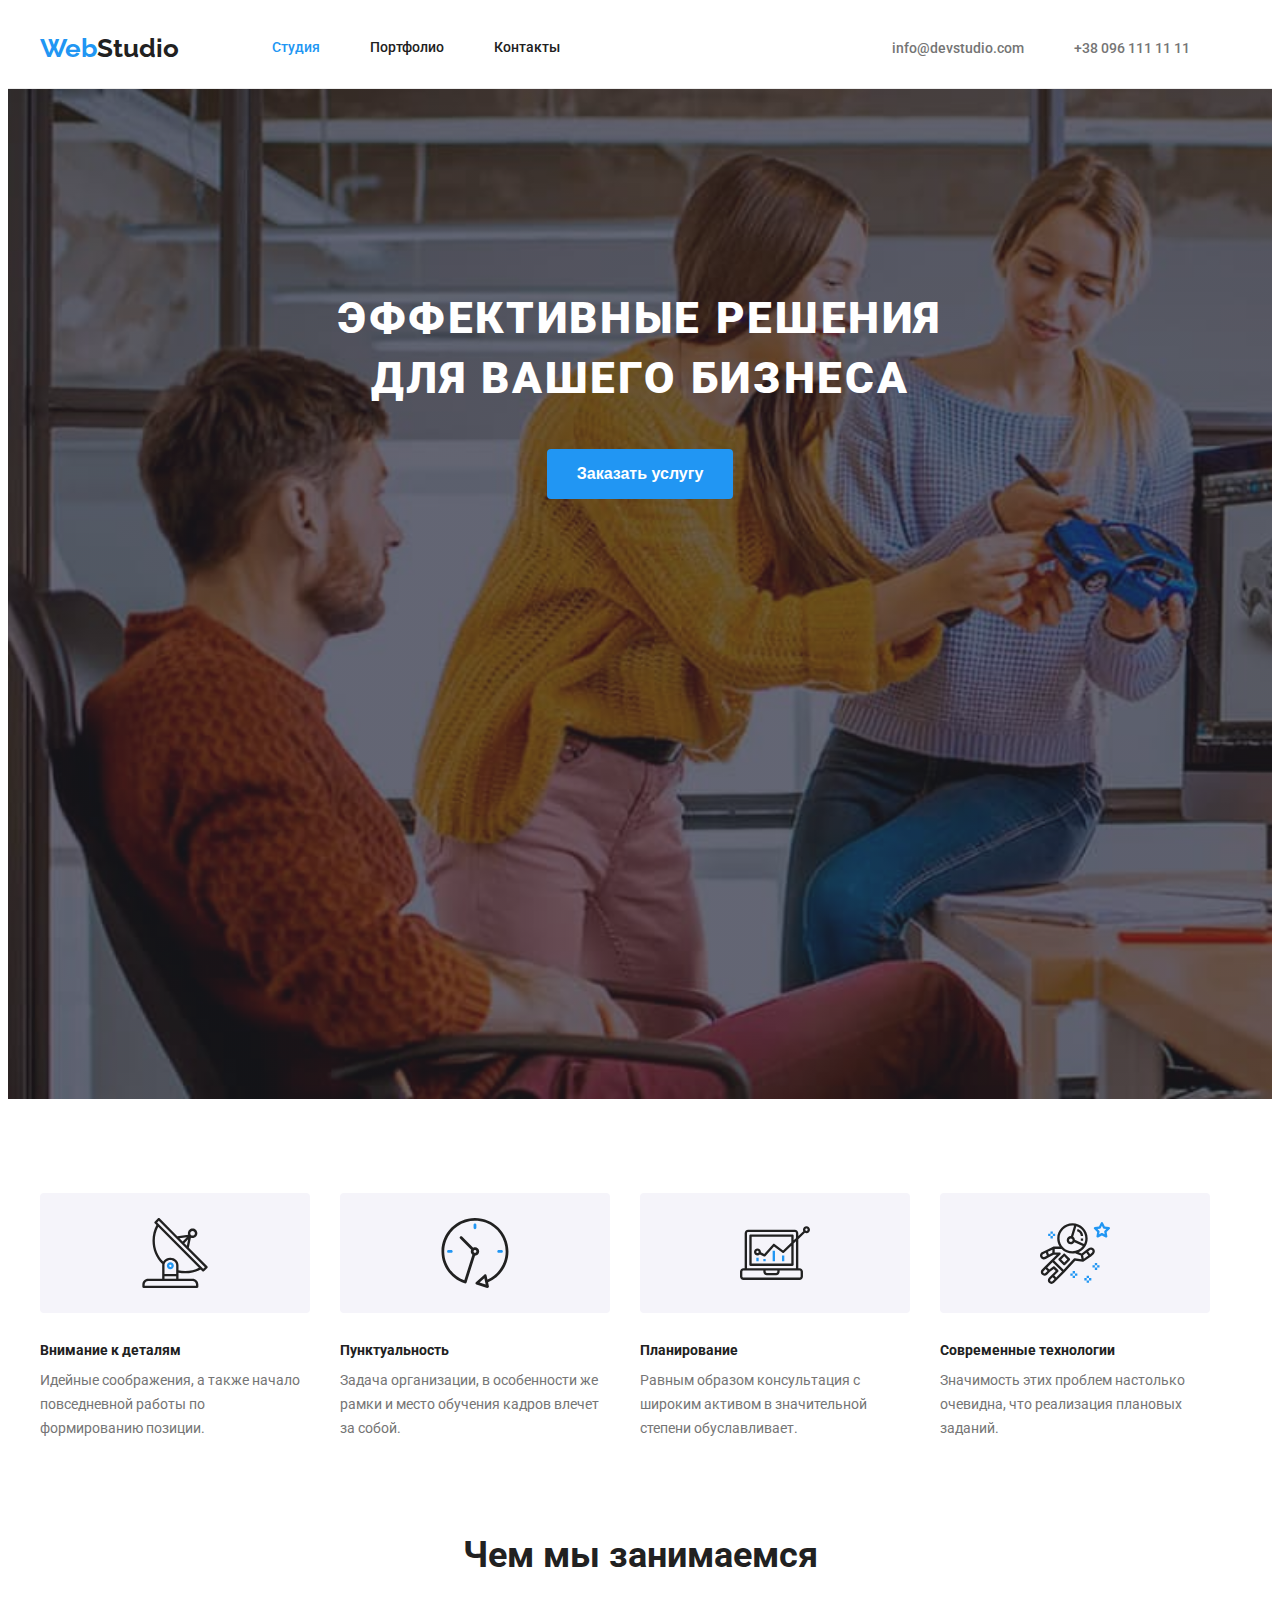
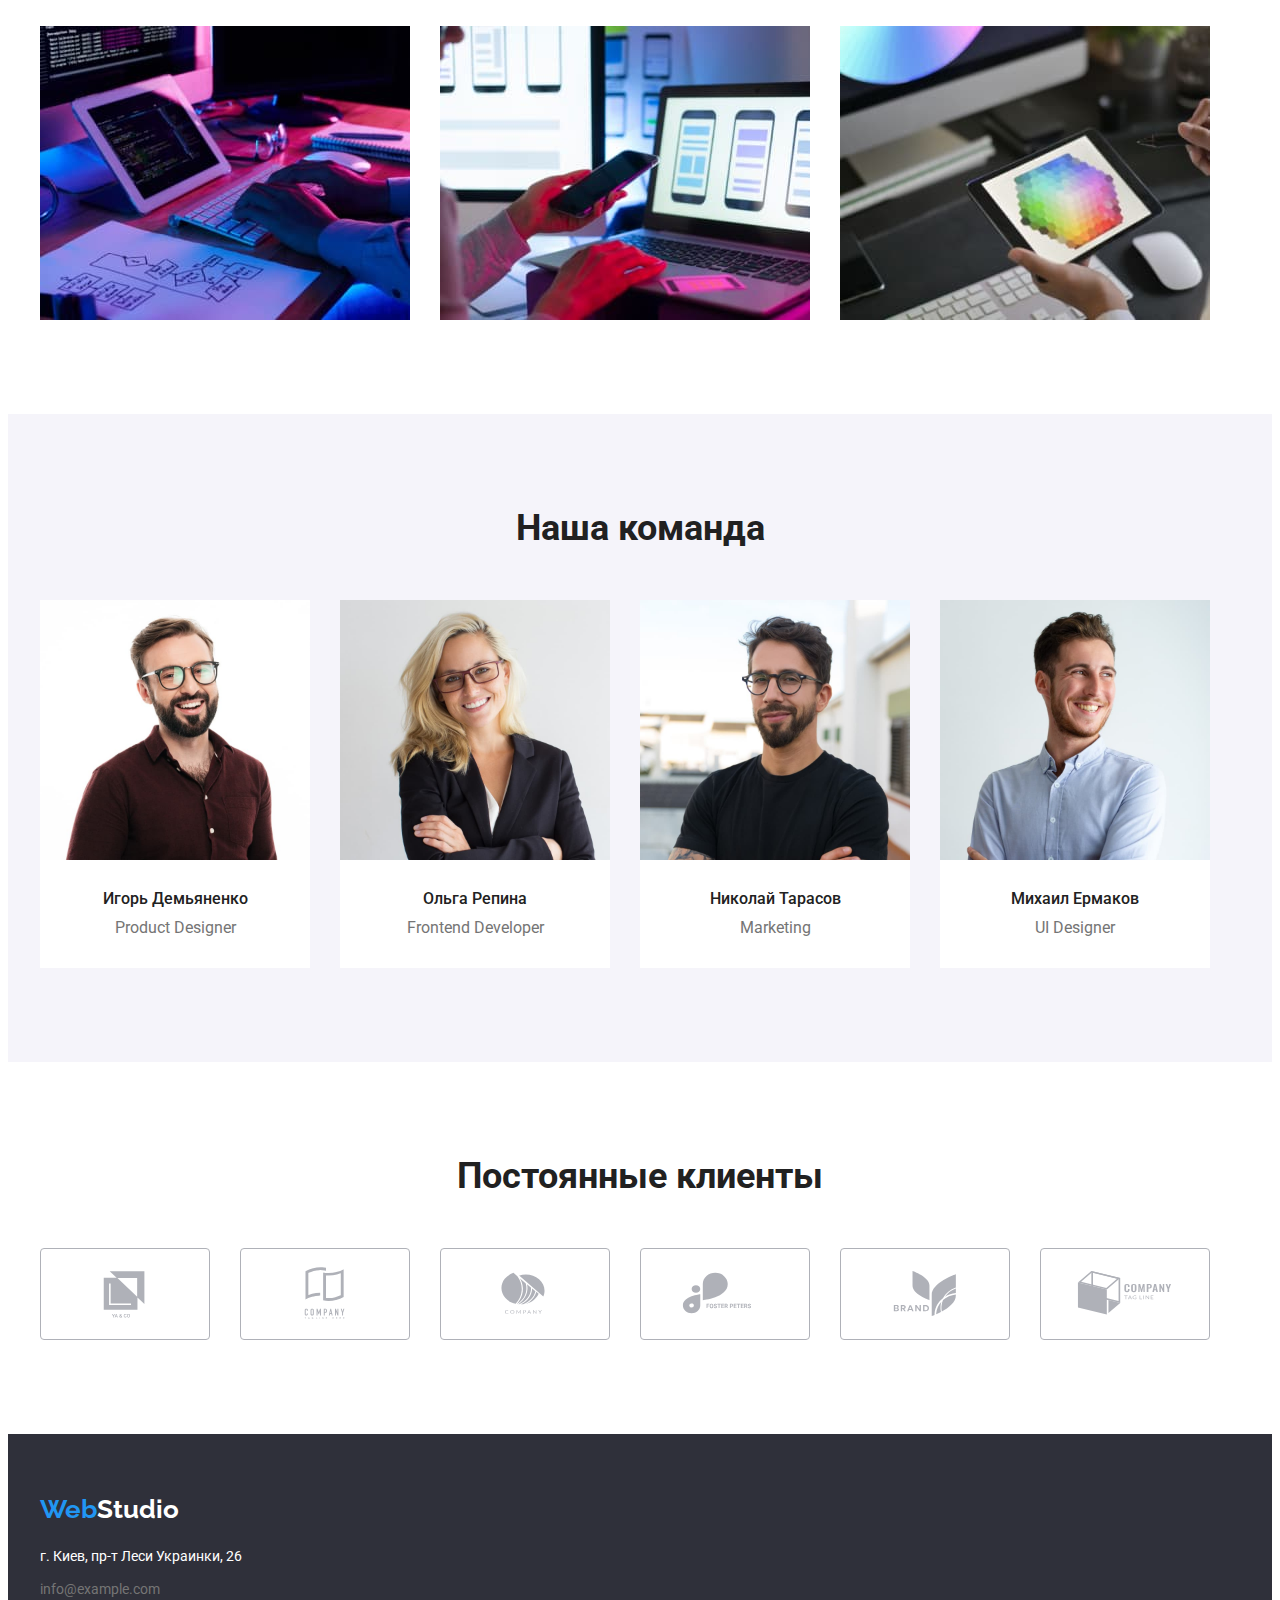
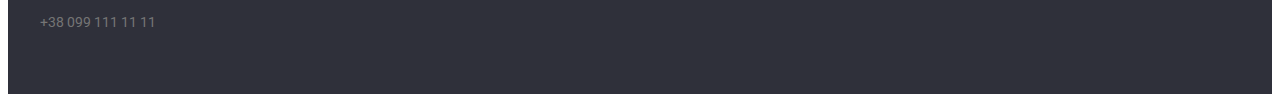
==== index.html @ 034616e6 "maked about and customers" ====
<!DOCTYPE html>
<html lang="ru">

<head>
        <meta charset="UTF-8">
        <meta http-equiv="X-UA-Compatible" content="IE=edge">
        <meta name="viewport" content="width=device-width, initial-scale=1.0">
        <title>WebStudio</title>
        <link rel="stylesheet" href="https://cdnjs.cloudflare.com/ajax/libs/modern-normalize/1.1.0/modern-normalize.min.css"
            integrity="sha512-wpPYUAdjBVSE4KJnH1VR1HeZfpl1ub8YT/NKx4PuQ5NmX2tKuGu6U/JRp5y+Y8XG2tV+wKQpNHVUX03MfMFn9Q=="
            crossorigin="anonymous" referrerpolicy="no-referrer" />
        <link rel="preconnect" href="https://fonts.googleapis.com">
        <link rel="preconnect" href="https://fonts.gstatic.com" crossorigin>
        <link href="https://fonts.googleapis.com/css2?family=Raleway:wght@700&family=Roboto:wght@400;500;700;900&display=swap"
            rel="stylesheet">
        <link rel="stylesheet" href="./css/styles.css">
</head>
<body>
    <header class="hat">
        <div class="container hat-container">
        <a href="./index.html" lang="en" class="logo hat-logo">
            <span class="logo-web">Web</span>Studio
        </a>
        <nav class="browsing">
            <ul class="site-browsing list">
                <li class="nav-link"><a class="browsing-link text-link  current" href="./index.html">
                        Студия
                    </a></li>
                <li class="nav-link"><a class="browsing-link text-link" href="./portfolio.html">
                        Портфолио
                    </a></li>
                <li class="nav-link"><a class="browsing-link text-link" href="">
                        Контакты
                    </a></li>
            </ul>
        </nav>
        <ul class="hat-list list">
            <li><a class="hat-link text-link envelope" href="mailto:info@devstudio.com">
                    info@devstudio.com
                </a></li>
            <li><a class="hat-link text-link" href="tel:+380961111111">
                    +38 096 111 11 11
                </a></li>
        </ul>
        </div>
    </header>
    <main>
        <section class="hero">
            <div class="container">
            <h1 class="hero-title">
                ЭФФЕКТИВНЫЕ РЕШЕНИЯ ДЛЯ ВАШЕГО БИЗНЕСА
            </h1>
            <button type="button" class="hero-button primary-button">
                Заказать услугу
            </button>
            </div>
        </section>
        <section class="about">
            <div class="container">
            <h2 hidden>
                Серый кардинал
            </h2>
            <ul class="about-svg-list">
                <li class="about-svg-link">
                    <svg class="about-svg" width="70px" height="70px">
                        <use class="about-use" href="/images/icons.svg#icon-antenna"></use></svg>
                </li>
                <li class="about-svg-link">
                    <svg class="about-svg" width="70px" height="70px">
                        <use class="about-use" href="/images/icons.svg#icon-clock"></use>
                    </svg>
                </li>
                <li class="about-svg-link">
                    <svg class="about-svg" width="70px" height="70px">
                        <use class="about-use" href="/images/icons.svg#icon-diagram"></use>
                    </svg>
                </li>
                <li class="about-svg-link">
                    <svg class="about-svg" width="70px" height="70px">
                        <use class="about-use" href="/images/icons.svg#icon-astronaut"></use>
                    </svg>
                </li>
            </ul>
            <ul class="about-list list">
                <li class="about-link">
                    <h3 class="about-title">
                        Внимание к деталям
                    </h3>
                    <p class="about-text">
                        Идейные соображения, а также начало повседневной работы по формированию позиции.
                    </p>
                </li>
                <li class="about-link">
                    <h3 class="about-title">
                        Пунктуальность
                    </h3>
                    <p class="about-text">
                        Задача организации, в особенности же рамки и место обучения кадров влечет за собой.
                    </p>
                </li>
                <li class="about-link">
                    <h3 class="about-title">
                        Планирование
                    </h3>
                    <p class="about-text">
                        Равным образом консультация с широким активом в значительной степени обуславливает.
                    </p>
                </li>
                <li class="about-link">
                    <h3 class="about-title">
                        Современные технологии
                    </h3>
                    <p class="about-text">
                        Значимость этих проблем настолько очевидна, что реализация плановых заданий.
                    </p>
                </li>
            </ul>
            </div>
        </section>
        <section class="about-computer">
            <div class="container">
            <h2 class="title-main">
                Чем мы занимаемся
            </h2>
            <ul class="computer-list list">
                <li class="computer-link">
                    <img src="./images/img.computer.1.jpg" alt="pretty_white_computer" width="370">
                </li>
                <li class="computer-link">
                    <img src="./images/img.computer.2.jpg" alt="beautiful_white_computer" width="370">
                </li>
                <li class="computer-link">
                    <img src="./images/img.computer.3.jpg" alt="many_white_computers" width="370">
                </li>
            </ul>
            </div>
        </section>
        <article class="team-content">
            <div class="container">
            <h2 class="title-main">
                Наша команда
            </h2>
            <ul class="team-list list">
                <li class="team-link">
                    <img src="./images/img.team.1.jpg" alt="Igor" width="270">
                    <h3 class="text-team">
                        Игорь Демьяненко
                    </h3>
                    <p lang="en" class="text-profession">
                        Product Designer
                    </p>
                </li>
                <li class="team-link">
                    <img src="./images/img.team.2.jpg" alt="Olga" width="270">
                    <h3 class="text-team">
                        Ольга Репина
                    </h3>
                    <p lang="en" class="text-profession">
                        Frontend Developer
                    </p>
                </li>
                <li class="team-link">
                    <img src="./images/img.team.3.jpg" alt="Nik" width="270">
                    <h3 class="text-team">
                        Николай Тарасов
                    </h3>
                    <p lang="en" class="text-profession">Marketing</p>
                </li>
                <li class="team-link">
                    <img src="./images/img.team.4.jpg" alt="Myhailo" width="270">
                    <h3 class="text-team">
                        Михаил Ермаков
                    </h3>
                    <p lang="en" class="text-profession">
                        UI Designer
                    </p>
                </li>
            </ul>
            </div>
        </article>
        <aside class="our-customers">
            <div class="container">
                <h2 class="title-main">
                    Постоянные клиенты
                </h2>
                <ul class="customers-list">
                    <li class="cutomers-link">
                        <a class="cutomers-web">
                            <svg class="customers-svg" width="106px" height="60px">
                                <use href="/images/icons.svg#icon-logo1">

                                </use>
                            </svg>
                        </a>
                    </li>
                    <li class="cutomers-link">
                        <a class="cutomers-web">
                            <svg class="customers-svg" width="106px" height="60px">
                                <use class="test-use" href="/images/icons.svg#icon-logo2">

                                </use>
                            </svg>
                        </a>
                    </li>
                    <li class="cutomers-link">
                        <a class="cutomers-web">
                            <svg class="customers-svg" width="106px" height="60px">
                                <use  href="/images/icons.svg#icon-logo3">

                                </use>
                            </svg>
                        </a>
                    </li>
                    <li class="cutomers-link">
                        <a class="cutomers-web">
                            <svg class="customers-svg" width="106px" height="60px">
                                <use class="test-use" href="/images/icons.svg#icon-logo4">

                                </use>
                            </svg>
                        </a>
                    </li>
                    <li class="cutomers-link">
                        <a class="cutomers-web">
                            <svg class="customers-svg" width="106px" height="60px">
                                <use  href="/images/icons.svg#icon-logo5">

                                </use>
                            </svg>
                        </a>
                    </li>
                    <li class="cutomers-link">
                        <a class="cutomers-web">
                            <svg class="customers-svg" width="106px" height="60px">
                                <use  href="/images/icons.svg#icon-logo6">

                                </use>
                            </svg>
                        </a>
                    </li>
                </ul>
            </div>
        </aside>
    </main>
    <footer class="cellar">
        <div class="container">
        <a href="./" lang="en" class="logo cellar-logo">
            <span class="logo-web">Web</span>Studio
        </a>
        <address class="cellar-link">
            <a class="cellar-link text-cellar location" href="https://goo.gl/maps/cegaFSzmEe4wthp77" target="_blank"
                rel="noopener noreferrer">
                г. Киев, пр-т Леси Украинки, 26
            </a>
            <a class="cellar-link text-cellar post" href="mailto:info@example.com">
                info@example.com
            </a>
            <a class="cellar-link text-cellar" href="tel:+380991111111">
                +38 099 111 11 11
            </a>
        </address>
        </div>
    </footer>
</body>

</html>
---- css/styles.css ----
:root {
  --accent-color: #2196f3;
  --brand-color: #2f303a;
  --text-color: #212121;
  --svg-color: #afb1b8;
}

body {
  font-family: 'Roboto', sans-serif;
  color: var(--text-color);
  background-color: #ffffff;
}

h1,
h2,
h3,
h4,
h4,
h5,
p {
  margin: 0;
}
ul {
  margin: 0;
  padding: 0;
}

img {
  display: block;
}

.container {
  width: 1200px;
  padding-left: 15px;
  padding-right: 15px;
  margin-left: auto;
  margin-right: auto;
}

/* backgroun color for section */

.hat {
  background-color: #ffffff;
}
.hero {
  background-color: #2f303a;
  padding-top: 200px;
  padding-bottom: 210px;
  height: 600px;
}
.team-content {
  background-color: #f5f4fa;
  padding-top: 94px;
  padding-bottom: 94px;
}
.cellar {
  background-color: #2f303a;
  padding-top: 60px;
  padding-bottom: 60px;
}

/* text style section */
/* header*/
.logo {
  font-family: 'Raleway', sans-serif;
  font-weight: bold;
  font-size: 26px;
  line-height: 1.19;
  text-decoration: none;
  color: var(--text-color);
}
.logo:hover,
.logo:focus {
  color: var(--accent-color);
}
.cellar-logo {
  color: #ffffff;
  display: block;
  /* margin-bottom: 20px; */
}
.logo-web {
  color: var(--accent-color);
}

.text-link {
  font-weight: 500;
  font-size: 14px;
  line-height: 1.14;
}
/* hero */
.hero-title {
  font-weight: 900;
  font-size: 44px;
  line-height: 1.36;
  max-width: 969px;
  text-align: center;
  color: #ffffff;
  margin-bottom: 40px;
  width: 696px;
  margin-left: auto;
  margin-right: auto;
  letter-spacing: 0.06em;
}
.hero-button:focus {
  line-height: 1.6;
  color: #ffffff;
  background-color: #188ce8;
}
.hero-button {
  font-weight: bold;
  font-size: 16px;
  line-height: 30px;
  display: block;
  text-align: center;
  background-color: var(--accent-color);
  color: #ffffff;
  margin-left: auto;
  margin-right: auto;
  padding-top: 10px;
  padding-left: 30px;
  padding-bottom: 10px;
  padding-right: 30px;
  border-radius: 4px;
  border: none;
}

.hero {
  background-color: #2f303a66;
  background-image: linear-gradient(rgba(47, 48, 58, 0.4), rgba(47, 48, 58, 0.4)),
    url(../images/Img.hero.jpg);
  background-size: cover;
  background-repeat: no-repeat;
}

/* section about - svg */
.about-svg-list {
  list-style: none;
  display: flex;
  margin-bottom: 30px;
}
.about-svg-link {
  width: 270px;
  height: 120px;
  background-color: #f5f4fa;
  border-radius: 4px;
  display: flex;
  justify-content: center;
  align-items: center;
}
.about-svg-link:not(:last-child) {
  margin-right: 30px;
}

/* section about */
.about {
  padding-top: 94px;
  padding-bottom: 94px;
}
.about-list {
  display: flex;
}
.about-title {
  font-weight: bold;
  font-size: 14px;
  line-height: 1.14;
  margin-bottom: 10px;
}
.about-text {
  font-weight: normal;
  font-size: 14px;
  line-height: 1.71;
  color: #757575;
  /* margin-right: 30px; */
  width: 270px;
}
.about-link:not(:last-child) {
  margin-right: 30px;
}

/*section about-computer  */
.about-computer {
  padding-bottom: 94px;
}

.title-main {
  font-weight: bold;
  font-size: 36px;
  line-height: 1.16;
  text-align: center;
  margin-bottom: 50px;
}

/* section team-content */
.text-team {
  font-weight: 500;
  font-size: 16px;
  line-height: 1.18;
  text-align: center;
  margin-top: 30px;
  margin-bottom: 10px;
}
.text-profession {
  font-weight: normal;
  font-size: 16px;
  line-height: 1.18;
  text-align: center;
  color: #757575;
  margin-bottom: 30px;
}
/* out - customer - section */
.our-customers {
  padding-top: 94px;
  padding-bottom: 94px;
}
.customers-list {
  list-style: none;
  display: flex;
}

.cutomers-web {
  width: 170px;
  height: 92px;
  border: 1px solid #afb1b8;
  box-sizing: border-box;
  border-radius: 4px;
  display: flex;
  justify-content: center;
  align-items: center;
}
.cutomers-web:hover,
.cutomers-web:focus {
  border-color: var(--accent-color);
}
.customers-svg {
  fill: var(--svg-color);
}
.cutomers-web:hover .customers-svg,
.cutomers-web:focus .customers-svg {
  fill: var(--accent-color);
}
.cutomers-link:not(:last-child) {
  margin-right: 30px;
}

/* cellar or footer section */

.text-cellar {
  font-weight: normal;
  font-size: 14px;
  line-height: 1.71;
  font-style: normal;
}

/* portfolio content */
.button-portfolio:focus {
  background-color: var(--accent-color);
  color: #ffffff;
}
.button-portfolio {
  font-style: normal;
  font-weight: 500;
  font-size: 16px;
  line-height: 1.62;
  text-align: center;
  color: #212121;
  background-color: #f5f4fa;
  border-radius: 4px;
  padding: 6px 22px 6px 22px;
  border: solid #f5f4fa;
}
.portfolio-title {
  font-style: normal;
  font-weight: bold;
  font-size: 18px;
  line-height: 2;
  margin-top: 20px;
  margin-bottom: 4px;
  padding-left: 24px;
  padding-right: 24px;
}
.portfolio-text {
  font-style: normal;
  font-weight: normal;
  font-size: 16px;
  line-height: 1.87;
  color: #757575;
  padding-left: 24px;
  padding-right: 24px;
}
/* __________________ */
.list {
  list-style: none;
}
.browsing-link {
  text-decoration: none;
  color: var(--text-color);
}

.hat-link,
.cellar-link {
  text-decoration: none;
  color: #757575;
}

.studio-link:active {
  color: #2196f3;
}

.browsing-link:hover,
.browsing-link:focus {
  color: var(--accent-color);
}

.cellar-link:hover,
.cellar-link:focus {
  color: var(--accent-color);
}

.hat-link:hover,
.hat-link:focus {
  color: var(--accent-color);
}

/* ______ */

.browsing-link:active {
  color: var(--brand-color);
}

.cellar-link:active {
  color: var(--text-color);
}

/*work with text*/

.primary-button {
  cursor: pointer;
}
.current {
  color: var(--accent-color);
}
.current-button {
  background-color: var(--accent-color);
  color: #ffffff;
}

/* block design */

.site-browsing {
  display: flex;
}
.hat-logo {
  margin-right: 93px;
}
.browsing-link {
  display: block;
  padding-top: 32px;
  padding-bottom: 32px;
}
.nav-link:not(:last-child) {
  margin-right: 50px;
}

.hat-container {
  display: flex;
  align-items: center;
}

.hat-list {
  display: flex;
  margin-left: auto;
}
.hat-link {
  margin-right: 50px;
}
.computer-list {
  display: flex;
}
.computer-link:not(:last-child) {
  margin-right: 30px;
}

.team-list {
  display: flex;
}

.team-link {
  background-color: #ffffff;
}
.team-link:not(:last-child) {
  margin-right: 30px;
}
.cellar-link {
  display: flex;
  flex-direction: column;
}
.location {
  margin-top: 20px;
  margin-bottom: 9px;
  color: rgba(255, 255, 255, 1);
}
.post {
  margin-bottom: 9px;
}

/* /* PORTFOLIO  */
.hat {
  border-bottom-width: 1px;
  border-bottom-style: solid;
  border-bottom-color: rgba(236, 236, 236, 1);
}

.list-button {
  display: flex;
  justify-content: center;
  margin-bottom: 50px;
}
.link-button:not(:last-child) {
  margin-right: 8px;
}

.portgolio-list {
  display: flex;
  flex-wrap: wrap;
}
.portfolio-link {
  margin-right: 30px;
  margin-bottom: 30px;
  background-color: #ffffff;
  box-sizing: border-box;
  box-shadow: 0px 1px 3px rgba(0, 0, 0, 0.12), 0px 1px 1px rgba(0, 0, 0, 0.14),
    0px 2px 1px rgba(0, 0, 0, 0.2);
  border-radius: 0px 0px 4px 4px;
  padding-bottom: 20px;
}
.portfolio-link:nth-child(3n) {
  margin-right: 0;
}
.portfolio-link:nth-child(n + 7) {
  margin-bottom: 0;
}
.portfolio-container {
  padding-top: 94px;
  padding-bottom: 94px;
}
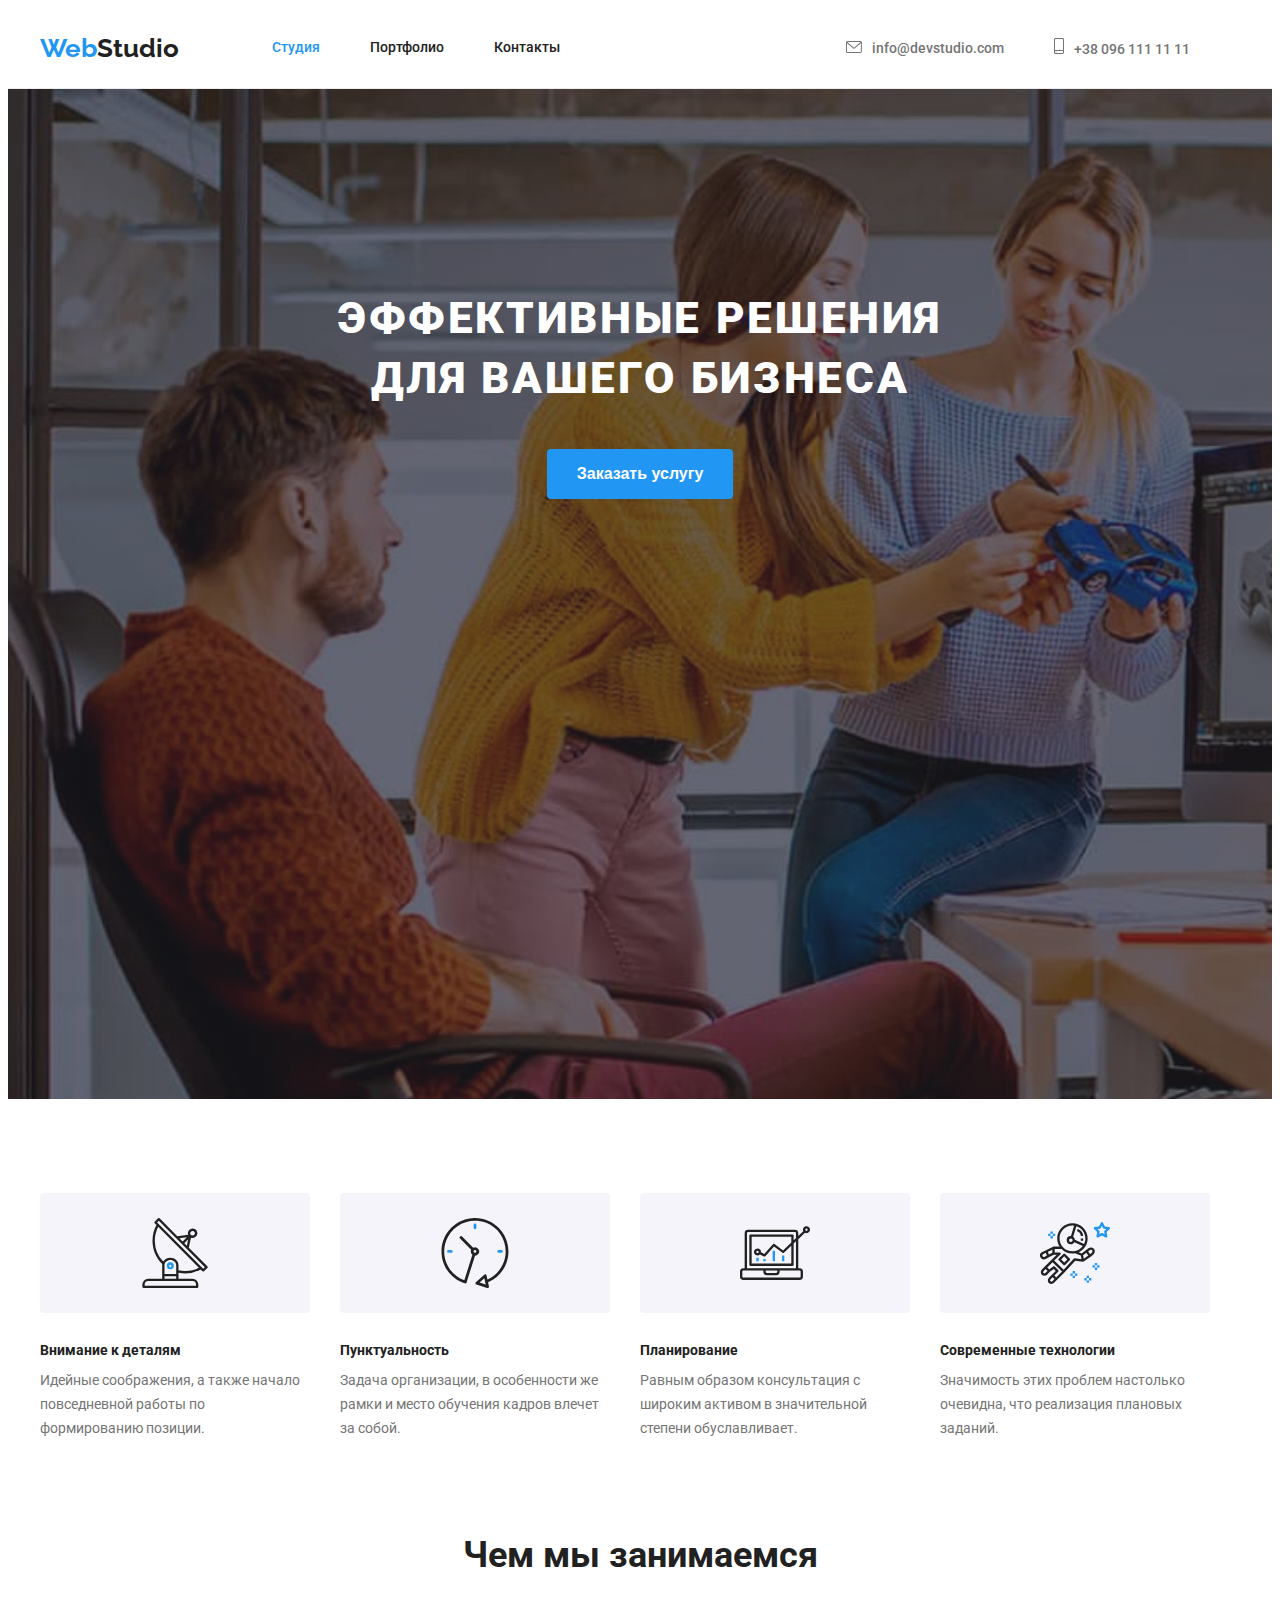
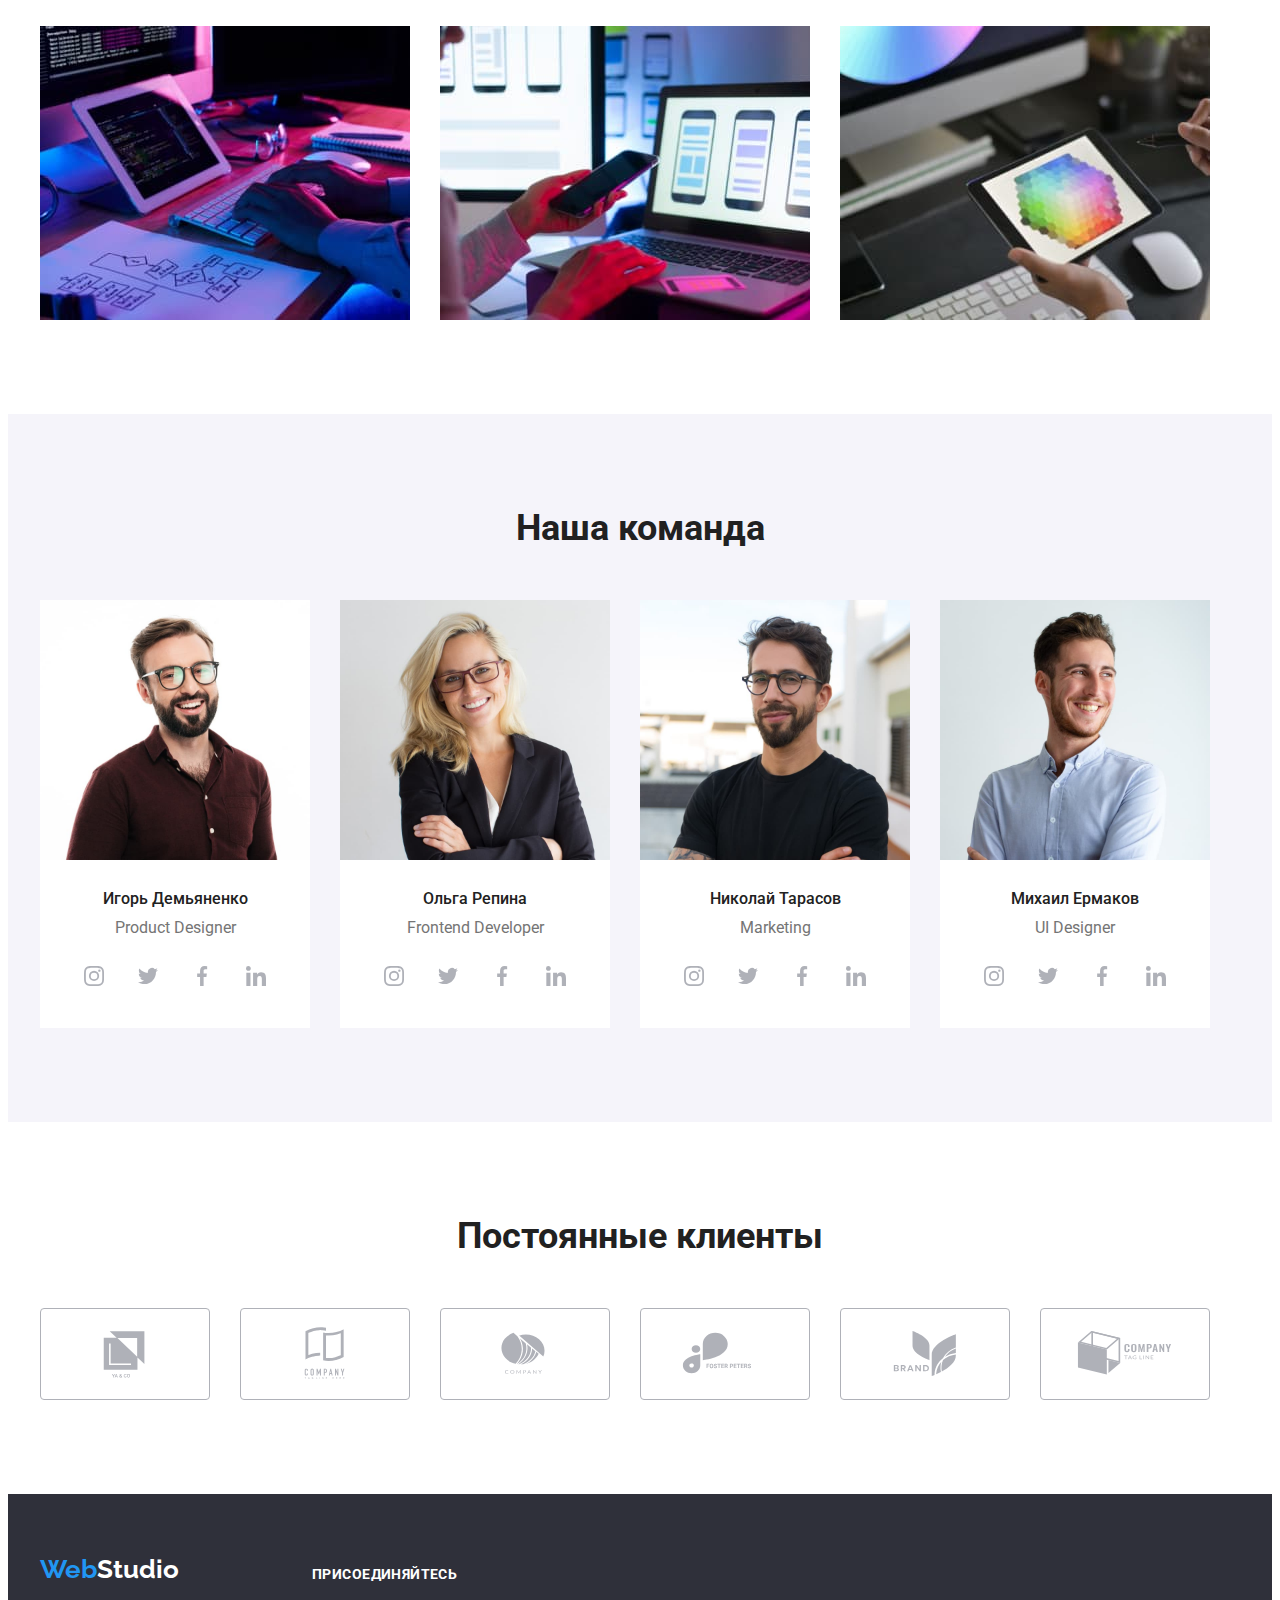
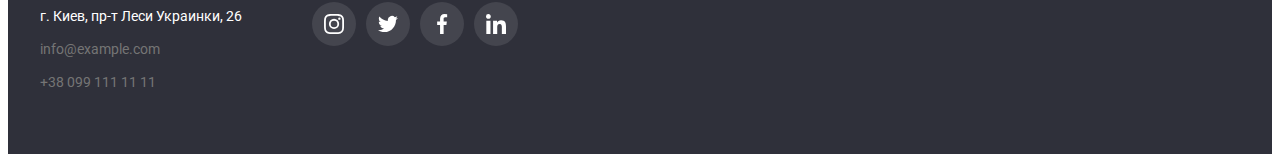
==== commit eeda9355: "home work done" ====
--- a/index.html
+++ b/index.html
@@ -1,6 +1,5 @@
 <!DOCTYPE html>
 <html lang="ru">
-
 <head>
         <meta charset="UTF-8">
         <meta http-equiv="X-UA-Compatible" content="IE=edge">
@@ -35,12 +34,22 @@
             </ul>
         </nav>
         <ul class="hat-list list">
-            <li><a class="hat-link text-link envelope" href="mailto:info@devstudio.com">
-                    info@devstudio.com
-                </a></li>
-            <li><a class="hat-link text-link" href="tel:+380961111111">
-                    +38 096 111 11 11
-                </a></li>
+            <li>
+                <a class="hat-link text-link" href="mailto:info@devstudio.com">
+                    <svg class="icon-hat" width="16" height="12">
+                        <use href="/images/icons.svg#icon-envelope">
+                        </use>
+                    </svg>info@devstudio.com
+                </a>
+            </li>
+            <li>
+                <a class="hat-link text-link" href="tel:+380961111111">
+                    <svg class="icon-hat" width="10" height="16">
+                        <use href="/images/icons.svg#icon-smartphone">
+                        </use>
+                    </svg>+38 096 111 11 11
+                </a>
+            </li>
         </ul>
         </div>
     </header>
@@ -149,6 +158,32 @@
                     <p lang="en" class="text-profession">
                         Product Designer
                     </p>
+                    <ul class="list-icon">
+                        <li class="link-icon">
+                            <a class="icon-reference" href="#">
+                                <svg class="icon-team" width="20" height="20">
+                                    <use href="images/icons.svg#icon-instagram"></use>
+                                </svg>
+                        </a></li>
+                        <li class="link-icon">
+                            <a class="icon-reference" href="#">
+                                <svg class="icon-team" width="20" height="20">
+                                    <use href="images/icons.svg#icon-twitter"></use>
+                                </svg>
+                        </a></li>
+                        <li class="link-icon">
+                            <a class="icon-reference" href="#">
+                                <svg class="icon-team" width="20" height="20">
+                                    <use href="images/icons.svg#icon-facebook"></use>
+                                </svg>
+                        </a></li>
+                        <li class="link-icon">
+                            <a class="icon-reference" href="#">
+                                <svg class="icon-team" width="20" height="20">
+                                    <use href="images/icons.svg#icon-linkedin"></use>
+                                </svg>
+                        </a></li>
+                    </ul>
                 </li>
                 <li class="team-link">
                     <img src="./images/img.team.2.jpg" alt="Olga" width="270">
@@ -158,13 +193,75 @@
                     <p lang="en" class="text-profession">
                         Frontend Developer
                     </p>
+                        <ul class="list-icon">
+                            <li class="link-icon">
+                                <a class="icon-reference" href="#">
+                                    <svg class="icon-team" width="20" height="20">
+                                        <use href="images/icons.svg#icon-instagram"></use>
+                                    </svg>
+                                </a>
+                            </li>
+                            <li class="link-icon">
+                                <a class="icon-reference" href="#">
+                                    <svg class="icon-team" width="20" height="20">
+                                        <use href="images/icons.svg#icon-twitter"></use>
+                                    </svg>
+                                </a>
+                            </li>
+                            <li class="link-icon">
+                                <a class="icon-reference" href="#">
+                                    <svg class="icon-team" width="20" height="20">
+                                        <use href="images/icons.svg#icon-facebook"></use>
+                                    </svg>
+                                </a>
+                            </li>
+                            <li class="link-icon">
+                                <a class="icon-reference" href="#">
+                                    <svg class="icon-team" width="20" height="20">
+                                        <use href="images/icons.svg#icon-linkedin"></use>
+                                    </svg>
+                                </a>
+                            </li>
+                        </ul>
                 </li>
                 <li class="team-link">
                     <img src="./images/img.team.3.jpg" alt="Nik" width="270">
                     <h3 class="text-team">
                         Николай Тарасов
                     </h3>
-                    <p lang="en" class="text-profession">Marketing</p>
+                    <p lang="en" class="text-profession">
+                        Marketing
+                    </p>
+                        <ul class="list-icon">
+                            <li class="link-icon">
+                                <a class="icon-reference" href="#">
+                                    <svg class="icon-team" width="20" height="20">
+                                        <use href="images/icons.svg#icon-instagram"></use>
+                                    </svg>
+                                </a>
+                            </li>
+                            <li class="link-icon">
+                                <a class="icon-reference" href="#">
+                                    <svg class="icon-team" width="20" height="20">
+                                        <use href="images/icons.svg#icon-twitter"></use>
+                                    </svg>
+                                </a>
+                            </li>
+                            <li class="link-icon">
+                                <a class="icon-reference" href="#">
+                                    <svg class="icon-team" width="20" height="20">
+                                        <use href="images/icons.svg#icon-facebook"></use>
+                                    </svg>
+                                </a>
+                            </li>
+                            <li class="link-icon">
+                                <a class="icon-reference" href="#">
+                                    <svg class="icon-team" width="20" height="20">
+                                        <use href="images/icons.svg#icon-linkedin"></use>
+                                    </svg>
+                                </a>
+                            </li>
+                        </ul>
                 </li>
                 <li class="team-link">
                     <img src="./images/img.team.4.jpg" alt="Myhailo" width="270">
@@ -174,6 +271,36 @@
                     <p lang="en" class="text-profession">
                         UI Designer
                     </p>
+                        <ul class="list-icon">
+                            <li class="link-icon">
+                                <a class="icon-reference" href="#">
+                                    <svg class="icon-team" width="20" height="20">
+                                        <use href="images/icons.svg#icon-instagram"></use>
+                                    </svg>
+                                </a>
+                            </li>
+                            <li class="link-icon">
+                                <a class="icon-reference" href="#">
+                                    <svg class="icon-team" width="20" height="20">
+                                        <use href="images/icons.svg#icon-twitter"></use>
+                                    </svg>
+                                </a>
+                            </li>
+                            <li class="link-icon">
+                                <a class="icon-reference" href="#">
+                                    <svg class="icon-team" width="20" height="20">
+                                        <use href="images/icons.svg#icon-facebook"></use>
+                                    </svg>
+                                </a>
+                            </li>
+                            <li class="link-icon">
+                                <a class="icon-reference" href="#">
+                                    <svg class="icon-team" width="20" height="20">
+                                        <use href="images/icons.svg#icon-linkedin"></use>
+                                    </svg>
+                                </a>
+                            </li>
+                        </ul>
                 </li>
             </ul>
             </div>
@@ -185,7 +312,7 @@
                 </h2>
                 <ul class="customers-list">
                     <li class="cutomers-link">
-                        <a class="cutomers-web">
+                        <a class="cutomers-web" href="#">
                             <svg class="customers-svg" width="106px" height="60px">
                                 <use href="/images/icons.svg#icon-logo1">
 
@@ -194,16 +321,16 @@
                         </a>
                     </li>
                     <li class="cutomers-link">
-                        <a class="cutomers-web">
-                            <svg class="customers-svg" width="106px" height="60px">
-                                <use class="test-use" href="/images/icons.svg#icon-logo2">
-
-                                </use>
-                            </svg>
-                        </a>
-                    </li>
-                    <li class="cutomers-link">
-                        <a class="cutomers-web">
+                        <a class="cutomers-web" href="#">
+                            <svg class="customers-svg" width="106px" height="60px">
+                                <use href="/images/icons.svg#icon-logo2">
+
+                                </use>
+                            </svg>
+                        </a>
+                    </li>
+                    <li class="cutomers-link">
+                        <a class="cutomers-web" href="#">
                             <svg class="customers-svg" width="106px" height="60px">
                                 <use  href="/images/icons.svg#icon-logo3">
 
@@ -212,16 +339,16 @@
                         </a>
                     </li>
                     <li class="cutomers-link">
-                        <a class="cutomers-web">
-                            <svg class="customers-svg" width="106px" height="60px">
-                                <use class="test-use" href="/images/icons.svg#icon-logo4">
-
-                                </use>
-                            </svg>
-                        </a>
-                    </li>
-                    <li class="cutomers-link">
-                        <a class="cutomers-web">
+                        <a class="cutomers-web" href="#">
+                            <svg class="customers-svg" width="106px" height="60px">
+                                <use href="/images/icons.svg#icon-logo4">
+
+                                </use>
+                            </svg>
+                        </a>
+                    </li>
+                    <li class="cutomers-link">
+                        <a class="cutomers-web" href="#">
                             <svg class="customers-svg" width="106px" height="60px">
                                 <use  href="/images/icons.svg#icon-logo5">
 
@@ -230,7 +357,7 @@
                         </a>
                     </li>
                     <li class="cutomers-link">
-                        <a class="cutomers-web">
+                        <a class="cutomers-web" href="#">
                             <svg class="customers-svg" width="106px" height="60px">
                                 <use  href="/images/icons.svg#icon-logo6">
 
@@ -243,24 +370,60 @@
         </aside>
     </main>
     <footer class="cellar">
-        <div class="container">
-        <a href="./" lang="en" class="logo cellar-logo">
-            <span class="logo-web">Web</span>Studio
-        </a>
-        <address class="cellar-link">
-            <a class="cellar-link text-cellar location" href="https://goo.gl/maps/cegaFSzmEe4wthp77" target="_blank"
-                rel="noopener noreferrer">
-                г. Киев, пр-т Леси Украинки, 26
-            </a>
-            <a class="cellar-link text-cellar post" href="mailto:info@example.com">
-                info@example.com
-            </a>
-            <a class="cellar-link text-cellar" href="tel:+380991111111">
-                +38 099 111 11 11
-            </a>
-        </address>
+        <div class="container cellar-container">
+            <div class="cellar-contact-container">
+                <a href="./" lang="en" class="logo cellar-logo">
+                    <span class="logo-web">Web</span>Studio
+                </a>
+                <address class="cellar-link">
+                    <a class="cellar-link text-cellar location" href="https://goo.gl/maps/cegaFSzmEe4wthp77" target="_blank"
+                        rel="noopener noreferrer">
+                        г. Киев, пр-т Леси Украинки, 26
+                    </a>
+                    <a class="cellar-link text-cellar post" href="mailto:info@example.com">
+                        info@example.com
+                    </a>
+                    <a class="cellar-link text-cellar" href="tel:+380991111111">
+                        +38 099 111 11 11
+                    </a>
+                </address>
+            </div>
+        <div class="container-reference">
+            <h3 class="reference-title">
+                ПРИСОЕДИНЯЙТЕСЬ
+            </h3>
+                <ul class="list-icon list-icon-cellar">
+                    <li class="link-icon link-icon-cellar">
+                        <a class="icon-reference con-reference-cellar" href="#">
+                            <svg class="icon-team icon-team-cellar" width="20" height="20">
+                                <use href="images/icons.svg#icon-instagram"></use>
+                            </svg>
+                        </a>
+                    </li>
+                    <li class="link-icon link-icon-cellar">
+                        <a class="icon-reference con-reference-cellar" href="#">
+                            <svg class="icon-team icon-team-cellar" width="20" height="20">
+                                <use href="images/icons.svg#icon-twitter"></use>
+                            </svg>
+                        </a>
+                    </li>
+                    <li class="link-icon link-icon-cellar">
+                        <a class="icon-reference con-reference-cellar" href="#">
+                            <svg class="icon-team icon-team-cellar" width="20" height="20">
+                                <use href="images/icons.svg#icon-facebook"></use>
+                            </svg>
+                        </a>
+                    </li>
+                    <li class="link-icon link-icon-cellar">
+                        <a class="icon-reference con-reference-cellar" href="#">
+                            <svg class="icon-team icon-team-cellar" width="20" height="20">
+                                <use href="images/icons.svg#icon-linkedin"></use>
+                            </svg>
+                        </a>
+                    </li>
+                </ul>
+        </div>
         </div>
     </footer>
 </body>
-
 </html>--- a/css/styles.css
+++ b/css/styles.css
@@ -87,6 +87,15 @@
   font-size: 14px;
   line-height: 1.14;
 }
+/* header svg */
+.icon-hat {
+  margin-right: 10px;
+  fill: currentColor;
+}
+.hat-link:focus .icon-hat,
+.hat-link:hover .icon-hat {
+  fill: currentColor;
+}
 /* hero */
 .hero-title {
   font-weight: 900;
@@ -170,7 +179,6 @@
   font-size: 14px;
   line-height: 1.71;
   color: #757575;
-  /* margin-right: 30px; */
   width: 270px;
 }
 .about-link:not(:last-child) {
@@ -205,8 +213,43 @@
   line-height: 1.18;
   text-align: center;
   color: #757575;
+  margin-bottom: 16px;
+}
+/* svg team section */
+.list-icon {
+  list-style: none;
+  display: flex;
+  margin-left: 32px;
   margin-bottom: 30px;
 }
+.link-icon {
+  background-color: #ffffff;
+  border-radius: 50%;
+  display: flex;
+}
+.link-icon:not(:last-child) {
+  margin-right: 10px;
+}
+.icon-reference {
+  width: 44px;
+  height: 44px;
+  border-radius: 50%;
+  display: flex;
+  justify-content: center;
+  align-items: center;
+}
+.icon-team {
+  fill: var(--svg-color);
+}
+.icon-reference:focus,
+.icon-reference:hover {
+  background-color: var(--accent-color);
+}
+.icon-reference:focus .icon-team,
+.icon-reference:hover .icon-team {
+  fill: #fff;
+}
+
 /* out - customer - section */
 .our-customers {
   padding-top: 94px;
@@ -244,13 +287,45 @@
 
 /* cellar or footer section */
 
+.cellar-container {
+  display: flex;
+}
+.cellar-contact-container {
+  display: flex;
+  flex-direction: column;
+}
 .text-cellar {
   font-weight: normal;
   font-size: 14px;
   line-height: 1.71;
   font-style: normal;
 }
-
+/* cellar come to us section */
+.container-reference {
+  width: 206px;
+  height: 80px;
+  margin-left: 70px;
+  margin-top: 12px;
+}
+.reference-title {
+  font-family: Roboto;
+  font-style: normal;
+  font-weight: bold;
+  font-size: 14px;
+  line-height: 1.17;
+  letter-spacing: 0.03em;
+  color: #ffffff;
+}
+.list-icon-cellar {
+  margin-top: 20px;
+  margin-left: 0;
+}
+.link-icon-cellar {
+  background-color: #ffffff1a;
+}
+.icon-team-cellar {
+  fill: #ffffff;
+}
 /* portfolio content */
 .button-portfolio:focus {
   background-color: var(--accent-color);
@@ -267,6 +342,7 @@
   border-radius: 4px;
   padding: 6px 22px 6px 22px;
   border: solid #f5f4fa;
+  border: none;
 }
 .portfolio-title {
   font-style: normal;
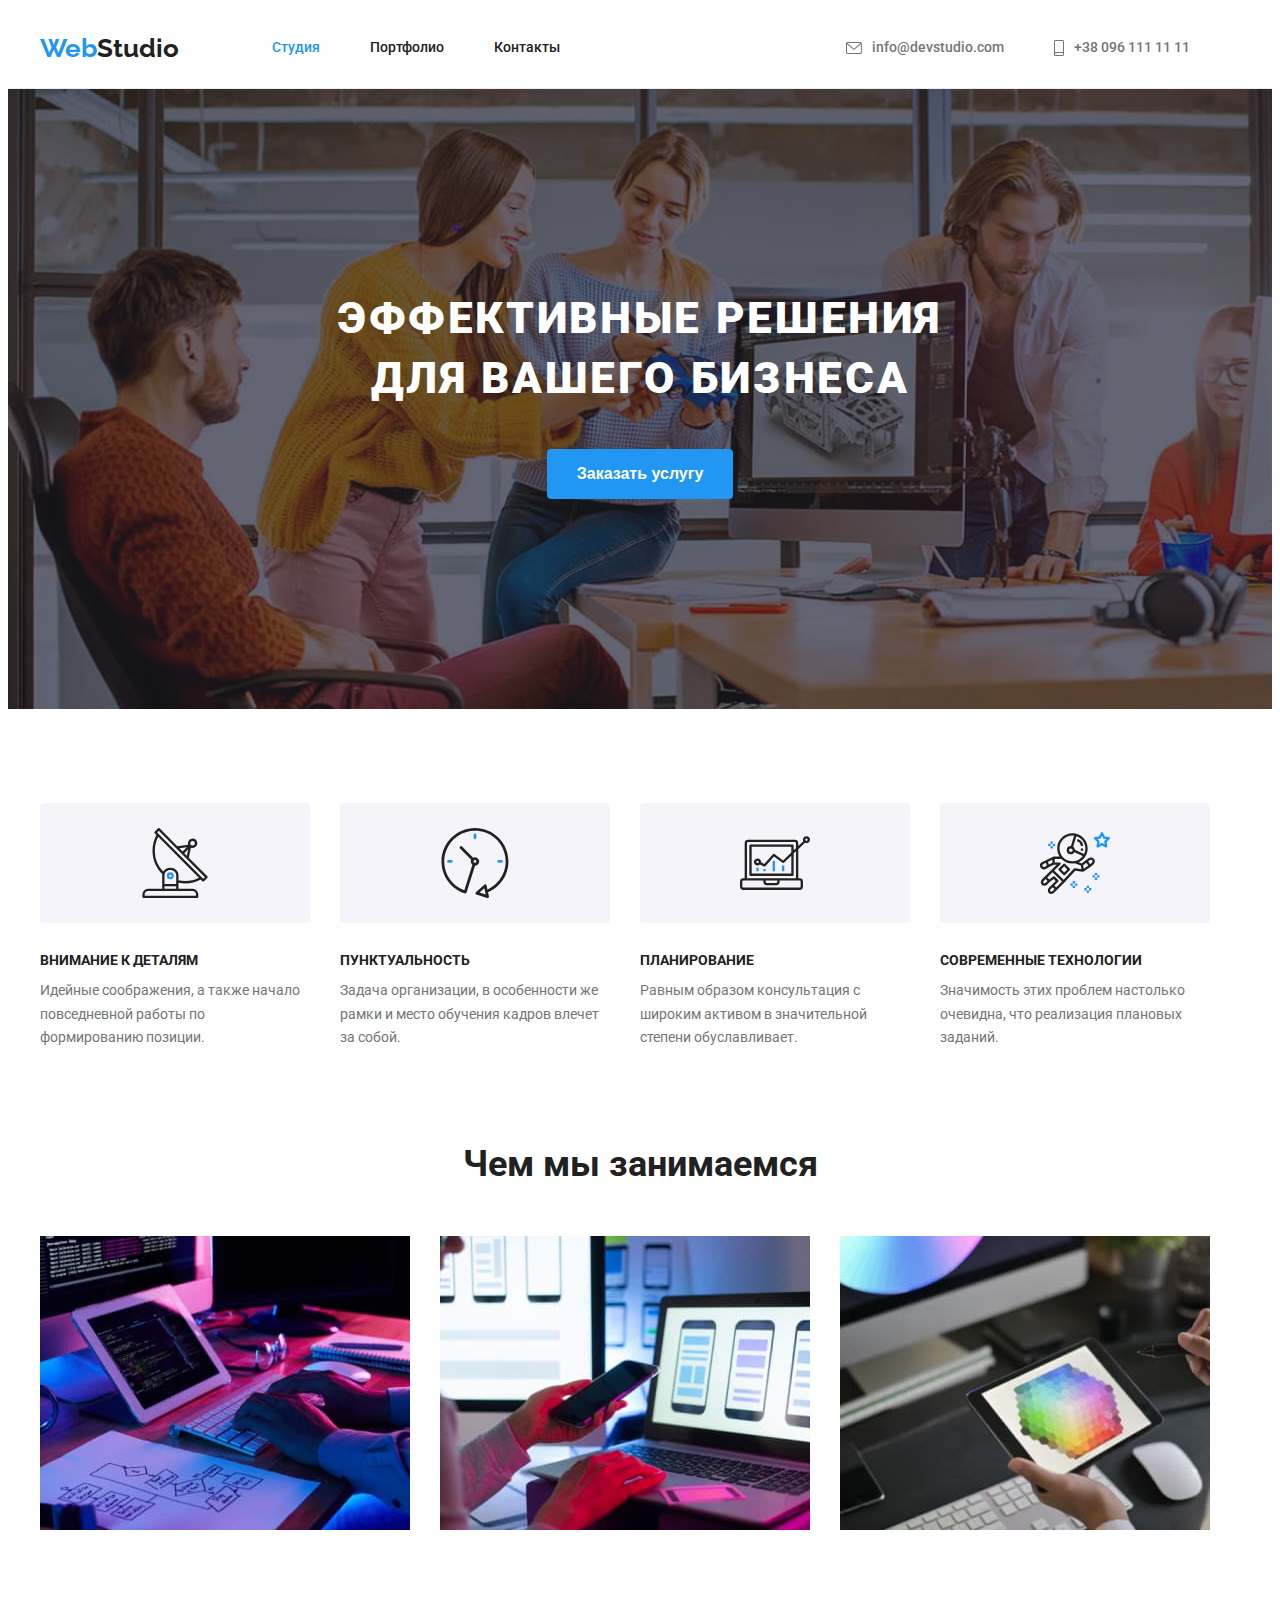
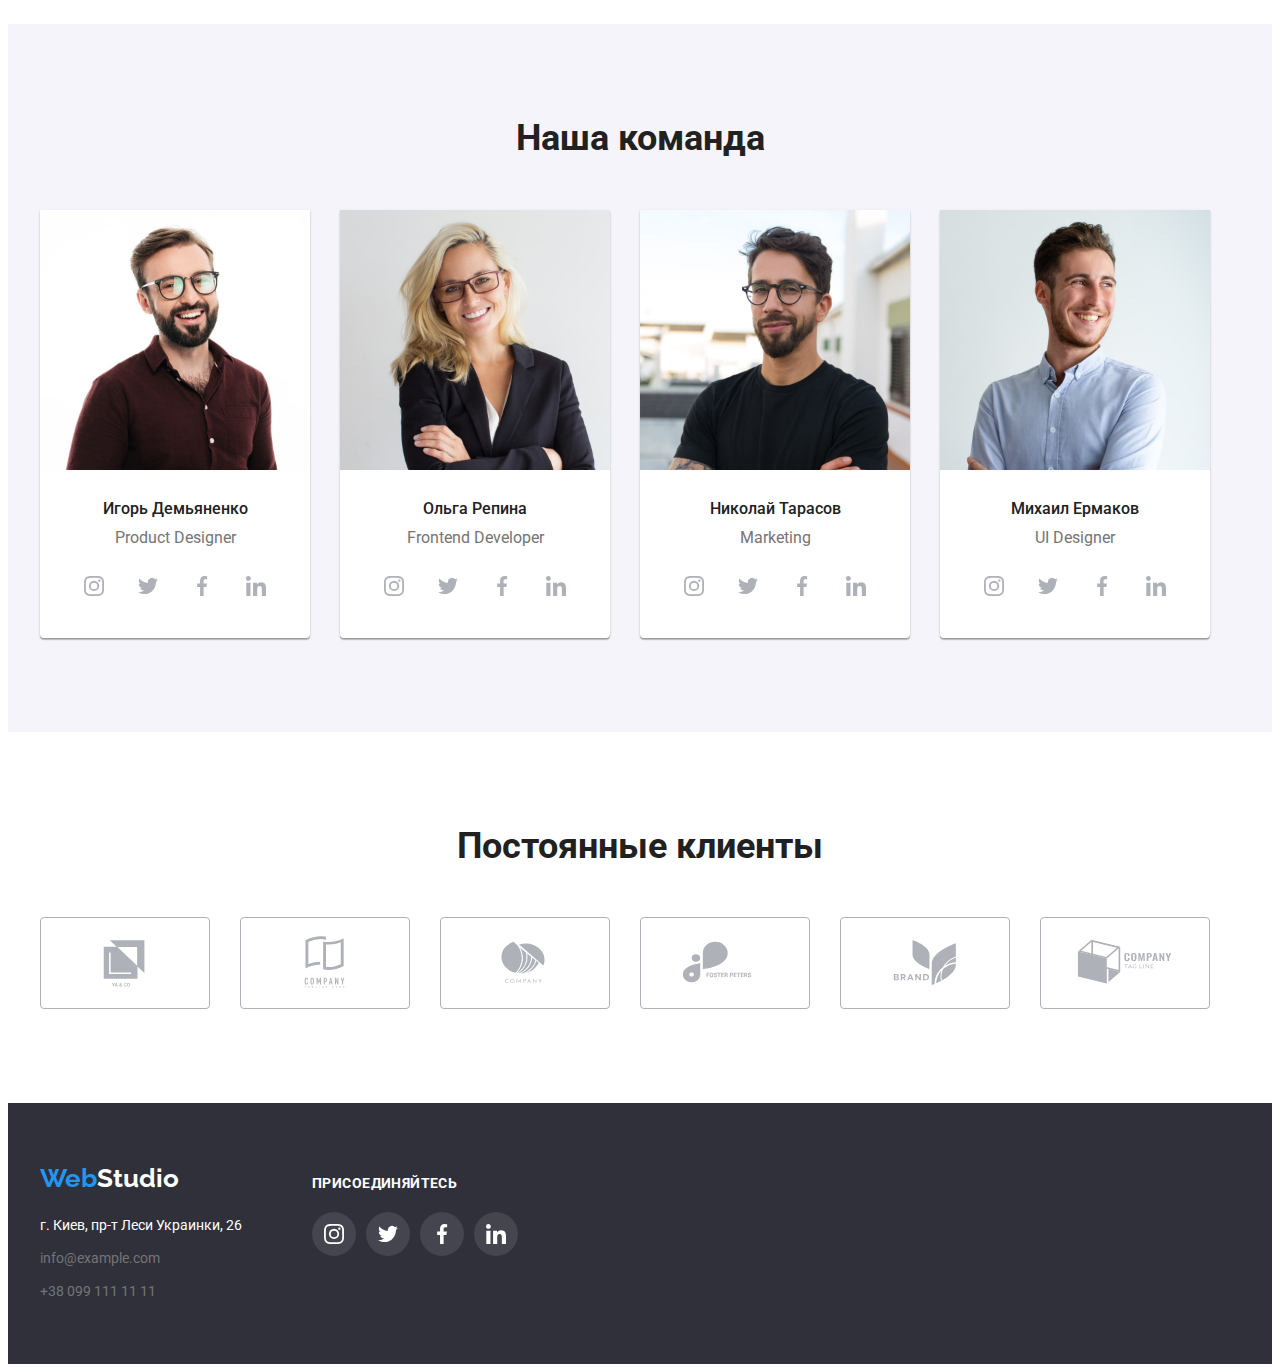
==== commit 8e79efd2: "12,01,2222" ====
--- a/index.html
+++ b/index.html
@@ -37,7 +37,7 @@
             <li>
                 <a class="hat-link text-link" href="mailto:info@devstudio.com">
                     <svg class="icon-hat" width="16" height="12">
-                        <use href="/images/icons.svg#icon-envelope">
+                        <use href="images/icons.svg#icon-envelope">
                         </use>
                     </svg>info@devstudio.com
                 </a>
@@ -45,7 +45,7 @@
             <li>
                 <a class="hat-link text-link" href="tel:+380961111111">
                     <svg class="icon-hat" width="10" height="16">
-                        <use href="/images/icons.svg#icon-smartphone">
+                        <use href="images/icons.svg#icon-smartphone">
                         </use>
                     </svg>+38 096 111 11 11
                 </a>
@@ -72,28 +72,28 @@
             <ul class="about-svg-list">
                 <li class="about-svg-link">
                     <svg class="about-svg" width="70px" height="70px">
-                        <use class="about-use" href="/images/icons.svg#icon-antenna"></use></svg>
+                        <use class="about-use" href="images/icons.svg#icon-antenna"></use></svg>
                 </li>
                 <li class="about-svg-link">
                     <svg class="about-svg" width="70px" height="70px">
-                        <use class="about-use" href="/images/icons.svg#icon-clock"></use>
+                        <use class="about-use" href="images/icons.svg#icon-clock"></use>
                     </svg>
                 </li>
                 <li class="about-svg-link">
                     <svg class="about-svg" width="70px" height="70px">
-                        <use class="about-use" href="/images/icons.svg#icon-diagram"></use>
+                        <use class="about-use" href="images/icons.svg#icon-diagram"></use>
                     </svg>
                 </li>
                 <li class="about-svg-link">
                     <svg class="about-svg" width="70px" height="70px">
-                        <use class="about-use" href="/images/icons.svg#icon-astronaut"></use>
+                        <use class="about-use" href="images/icons.svg#icon-astronaut"></use>
                     </svg>
                 </li>
             </ul>
             <ul class="about-list list">
                 <li class="about-link">
                     <h3 class="about-title">
-                        Внимание к деталям
+                        ВНИМАНИЕ К ДЕТАЛЯМ
                     </h3>
                     <p class="about-text">
                         Идейные соображения, а также начало повседневной работы по формированию позиции.
@@ -101,7 +101,7 @@
                 </li>
                 <li class="about-link">
                     <h3 class="about-title">
-                        Пунктуальность
+                        ПУНКТУАЛЬНОСТЬ
                     </h3>
                     <p class="about-text">
                         Задача организации, в особенности же рамки и место обучения кадров влечет за собой.
@@ -109,7 +109,7 @@
                 </li>
                 <li class="about-link">
                     <h3 class="about-title">
-                        Планирование
+                        ПЛАНИРОВАНИЕ
                     </h3>
                     <p class="about-text">
                         Равным образом консультация с широким активом в значительной степени обуславливает.
@@ -117,7 +117,7 @@
                 </li>
                 <li class="about-link">
                     <h3 class="about-title">
-                        Современные технологии
+                        СОВРЕМЕННЫЕ ТЕХНОЛОГИИ
                     </h3>
                     <p class="about-text">
                         Значимость этих проблем настолько очевидна, что реализация плановых заданий.
@@ -314,52 +314,52 @@
                     <li class="cutomers-link">
                         <a class="cutomers-web" href="#">
                             <svg class="customers-svg" width="106px" height="60px">
-                                <use href="/images/icons.svg#icon-logo1">
-
-                                </use>
-                            </svg>
-                        </a>
-                    </li>
-                    <li class="cutomers-link">
-                        <a class="cutomers-web" href="#">
-                            <svg class="customers-svg" width="106px" height="60px">
-                                <use href="/images/icons.svg#icon-logo2">
-
-                                </use>
-                            </svg>
-                        </a>
-                    </li>
-                    <li class="cutomers-link">
-                        <a class="cutomers-web" href="#">
-                            <svg class="customers-svg" width="106px" height="60px">
-                                <use  href="/images/icons.svg#icon-logo3">
-
-                                </use>
-                            </svg>
-                        </a>
-                    </li>
-                    <li class="cutomers-link">
-                        <a class="cutomers-web" href="#">
-                            <svg class="customers-svg" width="106px" height="60px">
-                                <use href="/images/icons.svg#icon-logo4">
-
-                                </use>
-                            </svg>
-                        </a>
-                    </li>
-                    <li class="cutomers-link">
-                        <a class="cutomers-web" href="#">
-                            <svg class="customers-svg" width="106px" height="60px">
-                                <use  href="/images/icons.svg#icon-logo5">
-
-                                </use>
-                            </svg>
-                        </a>
-                    </li>
-                    <li class="cutomers-link">
-                        <a class="cutomers-web" href="#">
-                            <svg class="customers-svg" width="106px" height="60px">
-                                <use  href="/images/icons.svg#icon-logo6">
+                                <use href="images/icons.svg#icon-logo1">
+
+                                </use>
+                            </svg>
+                        </a>
+                    </li>
+                    <li class="cutomers-link">
+                        <a class="cutomers-web" href="#">
+                            <svg class="customers-svg" width="106px" height="60px">
+                                <use href="images/icons.svg#icon-logo2">
+
+                                </use>
+                            </svg>
+                        </a>
+                    </li>
+                    <li class="cutomers-link">
+                        <a class="cutomers-web" href="#">
+                            <svg class="customers-svg" width="106px" height="60px">
+                                <use  href="images/icons.svg#icon-logo3">
+
+                                </use>
+                            </svg>
+                        </a>
+                    </li>
+                    <li class="cutomers-link">
+                        <a class="cutomers-web" href="#">
+                            <svg class="customers-svg" width="106px" height="60px">
+                                <use href="images/icons.svg#icon-logo4">
+
+                                </use>
+                            </svg>
+                        </a>
+                    </li>
+                    <li class="cutomers-link">
+                        <a class="cutomers-web" href="#">
+                            <svg class="customers-svg" width="106px" height="60px">
+                                <use  href="images/icons.svg#icon-logo5">
+
+                                </use>
+                            </svg>
+                        </a>
+                    </li>
+                    <li class="cutomers-link">
+                        <a class="cutomers-web" href="#">
+                            <svg class="customers-svg" width="106px" height="60px">
+                                <use  href="images/icons.svg#icon-logo6">
 
                                 </use>
                             </svg>
--- a/css/styles.css
+++ b/css/styles.css
@@ -46,7 +46,10 @@
   background-color: #2f303a;
   padding-top: 200px;
   padding-bottom: 210px;
-  height: 600px;
+  max-height: 600px;
+  max-width: 1600px;
+  margin-right: auto;
+  margin-left: auto;
 }
 .team-content {
   background-color: #f5f4fa;
@@ -184,7 +187,6 @@
 .about-link:not(:last-child) {
   margin-right: 30px;
 }
-
 /*section about-computer  */
 .about-computer {
   padding-bottom: 94px;
@@ -330,6 +332,14 @@
 .button-portfolio:focus {
   background-color: var(--accent-color);
   color: #ffffff;
+  box-shadow: 0px 3px 1px rgba(0, 0, 0, 0.1), 0px 1px 2px rgba(0, 0, 0, 0.08),
+    0px 2px 2px rgba(0, 0, 0, 0.12);
+  border-radius: 4px;
+}
+.button-portfolio:hover {
+  box-shadow: 0px 3px 1px rgba(0, 0, 0, 0.1), 0px 1px 2px rgba(0, 0, 0, 0.08),
+    0px 2px 2px rgba(0, 0, 0, 0.12);
+  border-radius: 4px;
 }
 .button-portfolio {
   font-style: normal;
@@ -418,6 +428,9 @@
 .current-button {
   background-color: var(--accent-color);
   color: #ffffff;
+  box-shadow: 0px 3px 1px rgba(0, 0, 0, 0.1), 0px 1px 2px rgba(0, 0, 0, 0.08),
+    0px 2px 2px rgba(0, 0, 0, 0.12);
+  border-radius: 4px;
 }
 
 /* block design */
@@ -448,6 +461,8 @@
 }
 .hat-link {
   margin-right: 50px;
+  display: flex;
+  align-items: center;
 }
 .computer-list {
   display: flex;
@@ -462,6 +477,9 @@
 
 .team-link {
   background-color: #ffffff;
+  box-shadow: 0px 1px 3px rgba(0, 0, 0, 0.12), 0px 1px 1px rgba(0, 0, 0, 0.14),
+    0px 2px 1px rgba(0, 0, 0, 0.2);
+  border-radius: 0px 0px 4px 4px;
 }
 .team-link:not(:last-child) {
   margin-right: 30px;
@@ -503,11 +521,15 @@
   margin-right: 30px;
   margin-bottom: 30px;
   background-color: #ffffff;
+  border: 1px solid #eeeeee;
   box-sizing: border-box;
-  box-shadow: 0px 1px 3px rgba(0, 0, 0, 0.12), 0px 1px 1px rgba(0, 0, 0, 0.14),
-    0px 2px 1px rgba(0, 0, 0, 0.2);
-  border-radius: 0px 0px 4px 4px;
   padding-bottom: 20px;
+}
+.portfolio-link:hover {
+  border: 1px solid #eeeeee;
+  box-sizing: border-box;
+  box-shadow: 0px 1px 1px rgba(0, 0, 0, 0.12), 0px 4px 4px rgba(0, 0, 0, 0.06),
+    1px 4px 6px rgba(0, 0, 0, 0.16);
 }
 .portfolio-link:nth-child(3n) {
   margin-right: 0;
@@ -518,4 +540,6 @@
 .portfolio-container {
   padding-top: 94px;
   padding-bottom: 94px;
-}
+  padding-right: 12px;
+  padding-left: 12px;
+}
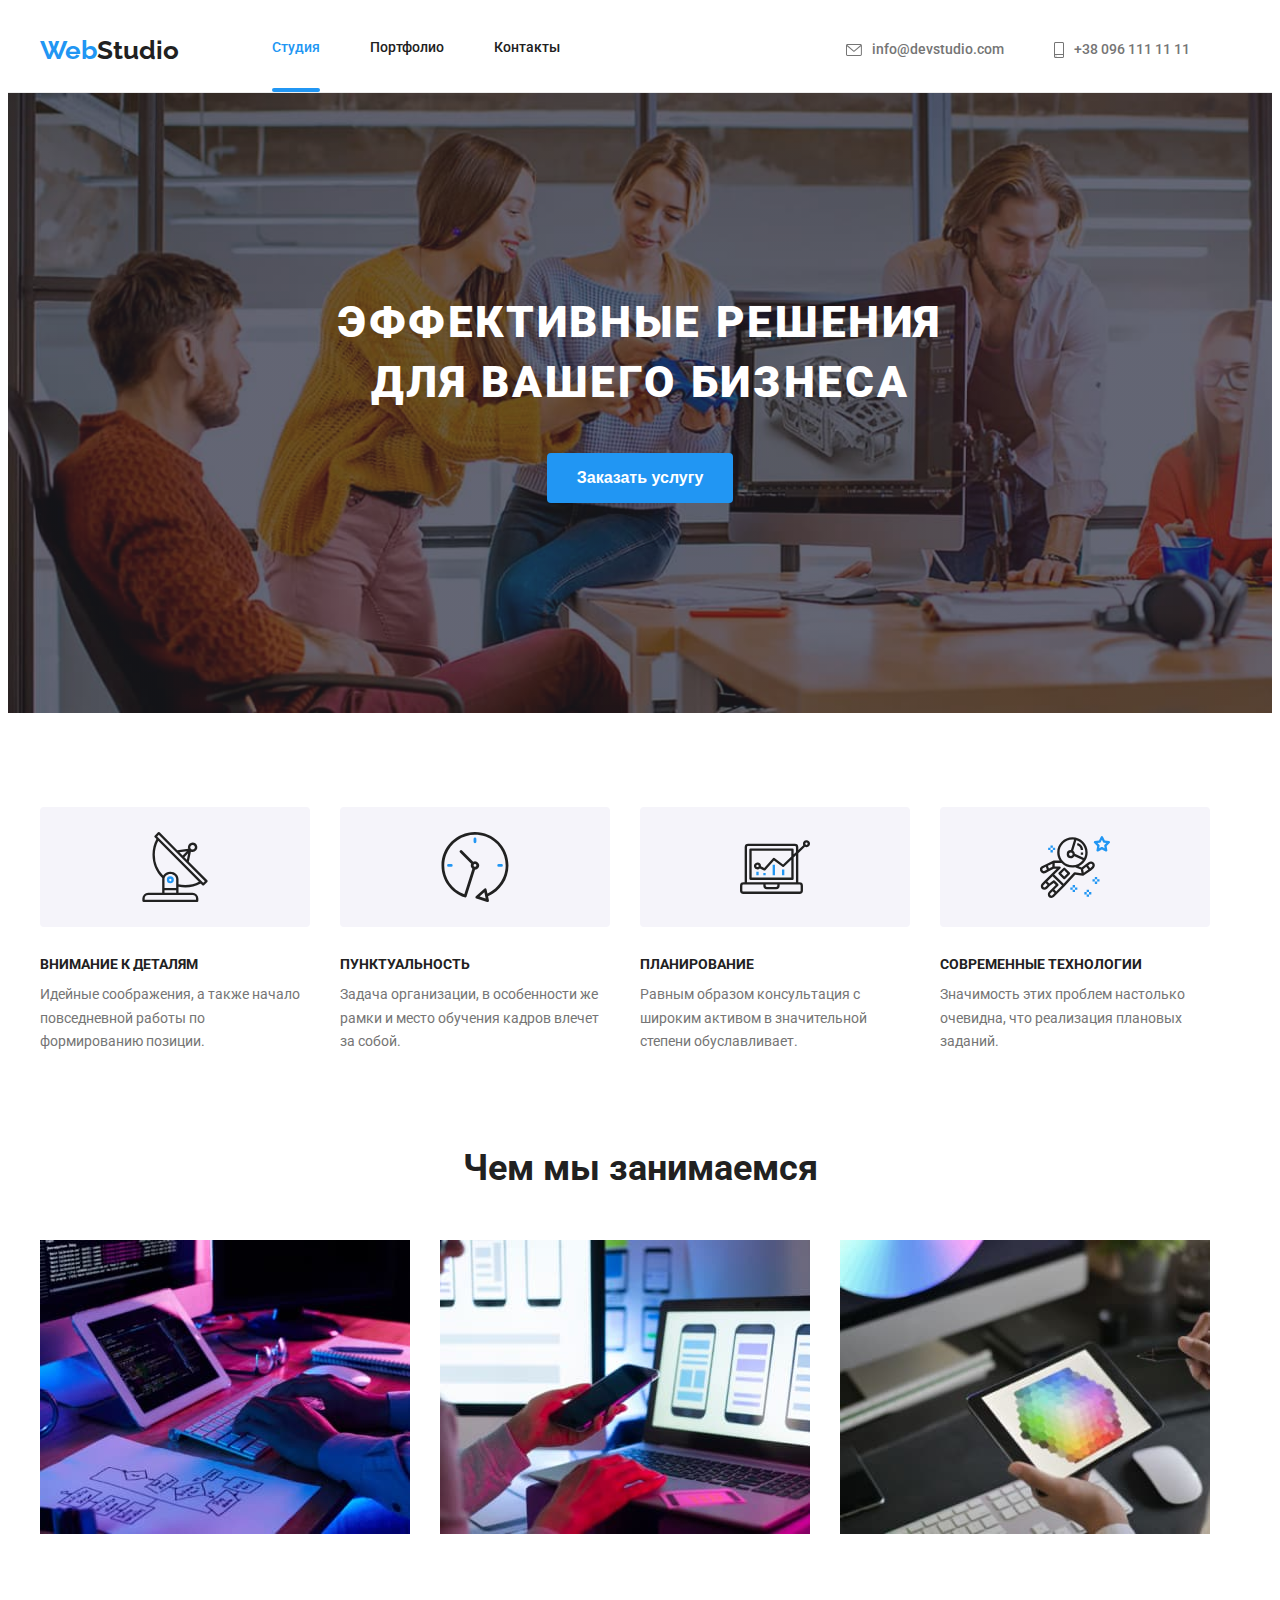
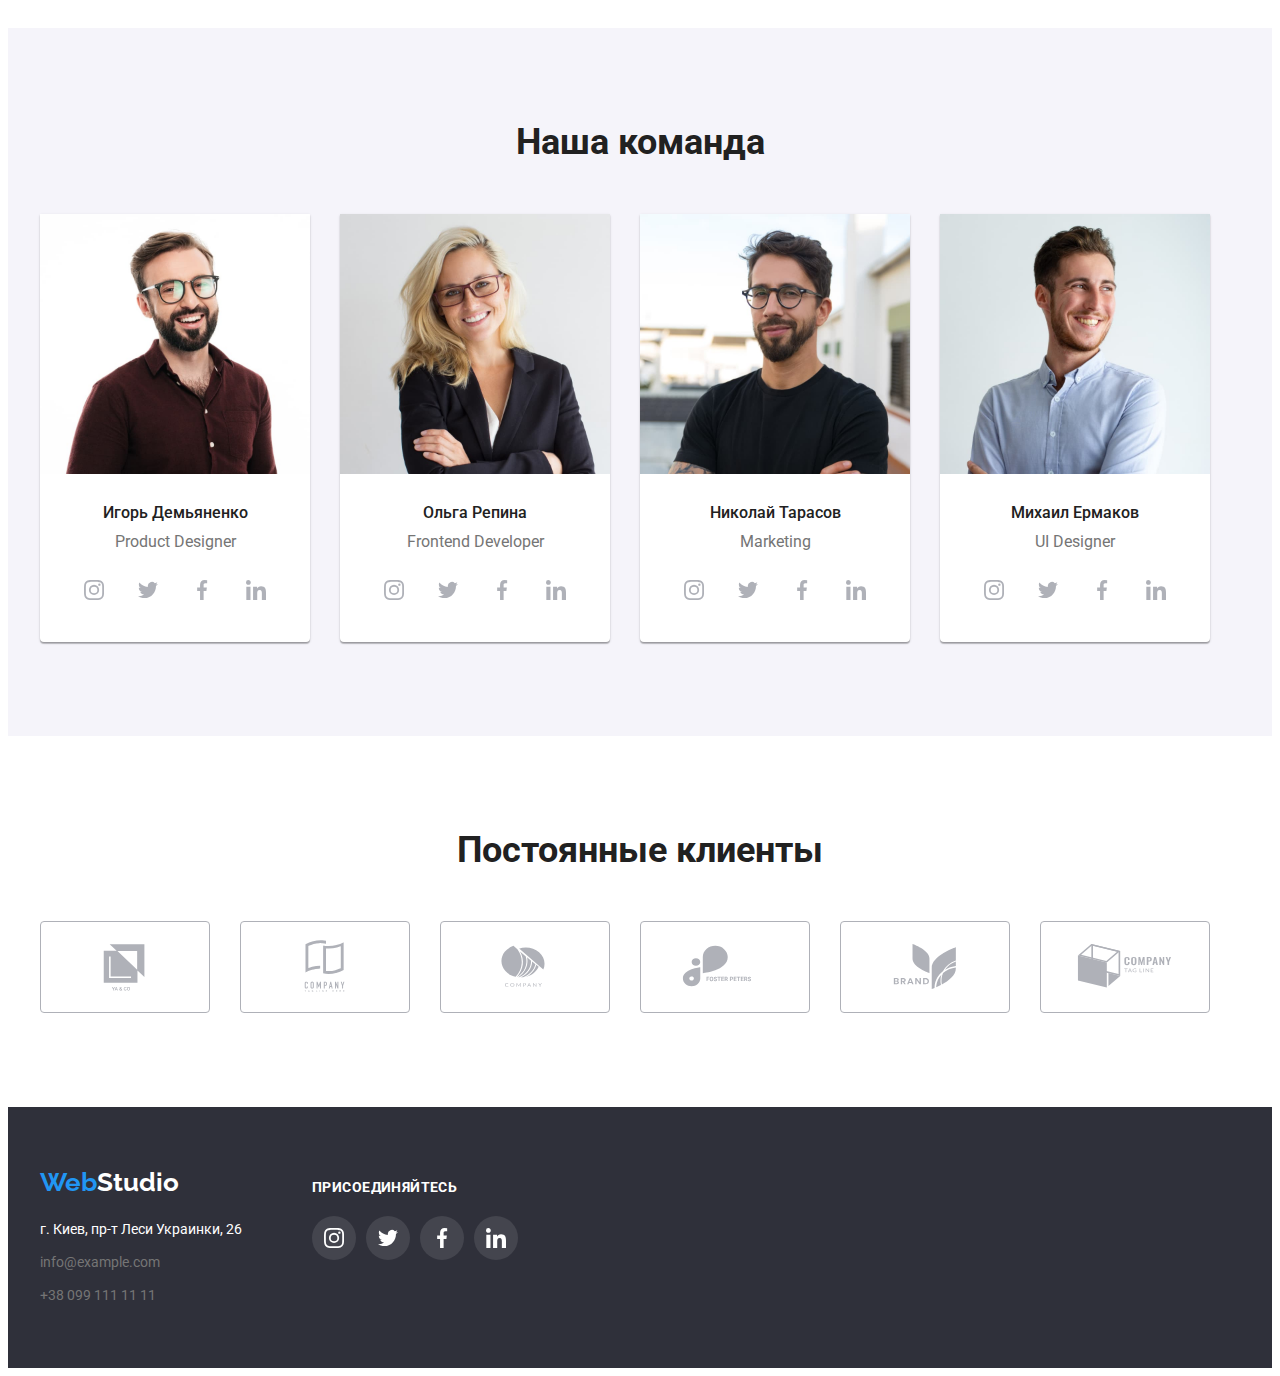
==== commit 732f4412: "well done" ====
--- a/index.html
+++ b/index.html
@@ -22,15 +22,21 @@
         </a>
         <nav class="browsing">
             <ul class="site-browsing list">
-                <li class="nav-link"><a class="browsing-link text-link  current" href="./index.html">
+                <li class="nav-link current-link">
+                    <a class="browsing-link text-link  current" href="./index.html">
                         Студия
-                    </a></li>
-                <li class="nav-link"><a class="browsing-link text-link" href="./portfolio.html">
+                    </a>
+                </li>
+                <li class="nav-link">
+                    <a class="browsing-link text-link" href="./portfolio.html">
                         Портфолио
-                    </a></li>
-                <li class="nav-link"><a class="browsing-link text-link" href="">
+                    </a>
+                </li>
+                <li class="nav-link">
+                    <a class="browsing-link text-link" href="">
                         Контакты
-                    </a></li>
+                    </a>
+                </li>
             </ul>
         </nav>
         <ul class="hat-list list">
@@ -59,9 +65,16 @@
             <h1 class="hero-title">
                 ЭФФЕКТИВНЫЕ РЕШЕНИЯ ДЛЯ ВАШЕГО БИЗНЕСА
             </h1>
-            <button type="button" class="hero-button primary-button">
+            <button type="button" class="hero-button primary-button" data-modal-open>
                 Заказать услугу
             </button>
+            </div>
+            <div class="backdrop is-hidden" data-modal>
+                <div class="modal">
+                    <button class="close-button" type="button" data-modal-close>
+
+                    </button>
+                </div>
             </div>
         </section>
         <section class="about">
@@ -133,13 +146,19 @@
             </h2>
             <ul class="computer-list list">
                 <li class="computer-link">
-                    <img src="./images/img.computer.1.jpg" alt="pretty_white_computer" width="370">
+                    <div class="computer-link-container computer-link-container-first">
+                        <img src="./images/img.computer.1.jpg" alt="pretty_white_computer" width="370">
+                    </div>
                 </li>
                 <li class="computer-link">
-                    <img src="./images/img.computer.2.jpg" alt="beautiful_white_computer" width="370">
+                    <div class="computer-link-container computer-link-container-second">
+                        <img src="./images/img.computer.2.jpg" alt="beautiful_white_computer" width="370">
+                    </div>
                 </li>
                 <li class="computer-link">
-                    <img src="./images/img.computer.3.jpg" alt="many_white_computers" width="370">
+                    <div class="computer-link-container computer-link-container-third">
+                        <img src="./images/img.computer.3.jpg" alt="many_white_computers" width="370">
+                    </div>
                 </li>
             </ul>
             </div>
@@ -425,5 +444,6 @@
         </div>
         </div>
     </footer>
+    <script src="./js/modal.js"></script>
 </body>
 </html>--- a/css/styles.css
+++ b/css/styles.css
@@ -135,7 +135,50 @@
   border-radius: 4px;
   border: none;
 }
-
+.backdrop {
+  position: fixed;
+  top: 0;
+  left: 0;
+  width: 100%;
+  height: 100%;
+  background-color: rgba(0, 0, 0, 0.2);
+  transition: opacity 250ms cubic-bezier(0.4, 0, 0.2, 1);
+}
+.backdrop.is-hidden {
+  opacity: 0;
+  pointer-events: none;
+}
+.modal {
+  position: absolute;
+  width: 528px;
+  height: 581px;
+  top: 50%;
+  left: 50%;
+  transform: translate(-50%, -50%);
+  background-color: #ffffff;
+  box-shadow: 0px 1px 3px rgba(0, 0, 0, 0.12), 0px 1px 1px rgba(0, 0, 0, 0.14),
+    0px 2px 1px rgba(0, 0, 0, 0.2);
+  border-radius: 4px;
+}
+.close-button {
+  position: absolute;
+  width: 30px;
+  height: 30px;
+  top: 8px;
+  right: 8px;
+  display: block;
+  border-radius: 50%;
+  border: 1px solid rgba(0, 0, 0, 0.1);
+  box-sizing: border-box;
+  background-image: url(/images/close.svg);
+  background-position: center;
+  background-repeat: no-repeat;
+  /* background-color: var(--accent-color); */
+}
+.close-button:hover,
+.close-button:focus {
+  background-color: rgb(255, 0, 0);
+}
 .hero {
   background-color: #2f303a66;
   background-image: linear-gradient(rgba(47, 48, 58, 0.4), rgba(47, 48, 58, 0.4)),
@@ -424,6 +467,15 @@
 }
 .current {
   color: var(--accent-color);
+  position: relative;
+}
+.current-link::after {
+  content: '';
+  display: block;
+  width: inherit;
+  height: 4px;
+  border-radius: 2px;
+  background-color: var(--accent-color);
 }
 .current-button {
   background-color: var(--accent-color);
@@ -470,7 +522,42 @@
 .computer-link:not(:last-child) {
   margin-right: 30px;
 }
-
+.computer-link-container {
+  position: relative;
+  overflow: hidden;
+}
+.computer-link-container:hover::after,
+.computer-link-container:focus::after {
+  transform: translateY(-100%);
+}
+.computer-link-container::after {
+  content: '';
+  font-family: Roboto;
+  font-style: normal;
+  font-weight: bold;
+  font-size: 14px;
+  line-height: 1.14;
+  text-align: center;
+  letter-spacing: 0.03em;
+  display: block;
+  position: absolute;
+  padding: 27px 82px;
+  width: 100%;
+  height: 70px;
+  background-color: rgba(47, 48, 58, 0.8);
+  color: #ffffff;
+  transform: translateY(20%);
+  transition: transform 250ms cubic-bezier(0.4, 0, 0.2, 1);
+}
+.computer-link-container-first::after {
+  content: 'ДЕКСТОПНЫЕ ПРИЛОЖЕНИЯ';
+}
+.computer-link-container-second::after {
+  content: 'МОБИЛЬНЫЕ ПРИЛОЖЕНИЯ';
+}
+.computer-link-container-third::after {
+  content: 'ДИЗАЙНЕРСКИЕ РЕШЕНИЯ';
+}
 .team-list {
   display: flex;
 }
@@ -524,6 +611,7 @@
   border: 1px solid #eeeeee;
   box-sizing: border-box;
   padding-bottom: 20px;
+  overflow: hidden;
 }
 .portfolio-link:hover {
   border: 1px solid #eeeeee;
@@ -531,6 +619,34 @@
   box-shadow: 0px 1px 1px rgba(0, 0, 0, 0.12), 0px 4px 4px rgba(0, 0, 0, 0.06),
     1px 4px 6px rgba(0, 0, 0, 0.16);
 }
+
+.portfolio-link-img-box {
+  overflow: hidden;
+  position: relative;
+}
+.portfolio-link-img-container {
+  position: absolute;
+  width: 370px;
+  height: 294px;
+  padding-top: 63px;
+  padding-right: 24px;
+  padding-bottom: 63px;
+  padding-left: 24px;
+  background-color: rgba(33, 150, 243, 0.9);
+  transform: translateY(1%);
+  transition: transform 1000ms cubic-bezier(0.4, 0, 0.2, 1);
+}
+.portfolio-link-img-container p {
+  position: absolute;
+  color: #ffffff;
+  font-weight: normal;
+  font-size: 18px;
+  line-height: 1, 55;
+  letter-spacing: 0.03em;
+}
+.portfolio-link:hover .portfolio-link-img-container {
+  transform: translateY(-100%);
+}
 .portfolio-link:nth-child(3n) {
   margin-right: 0;
 }
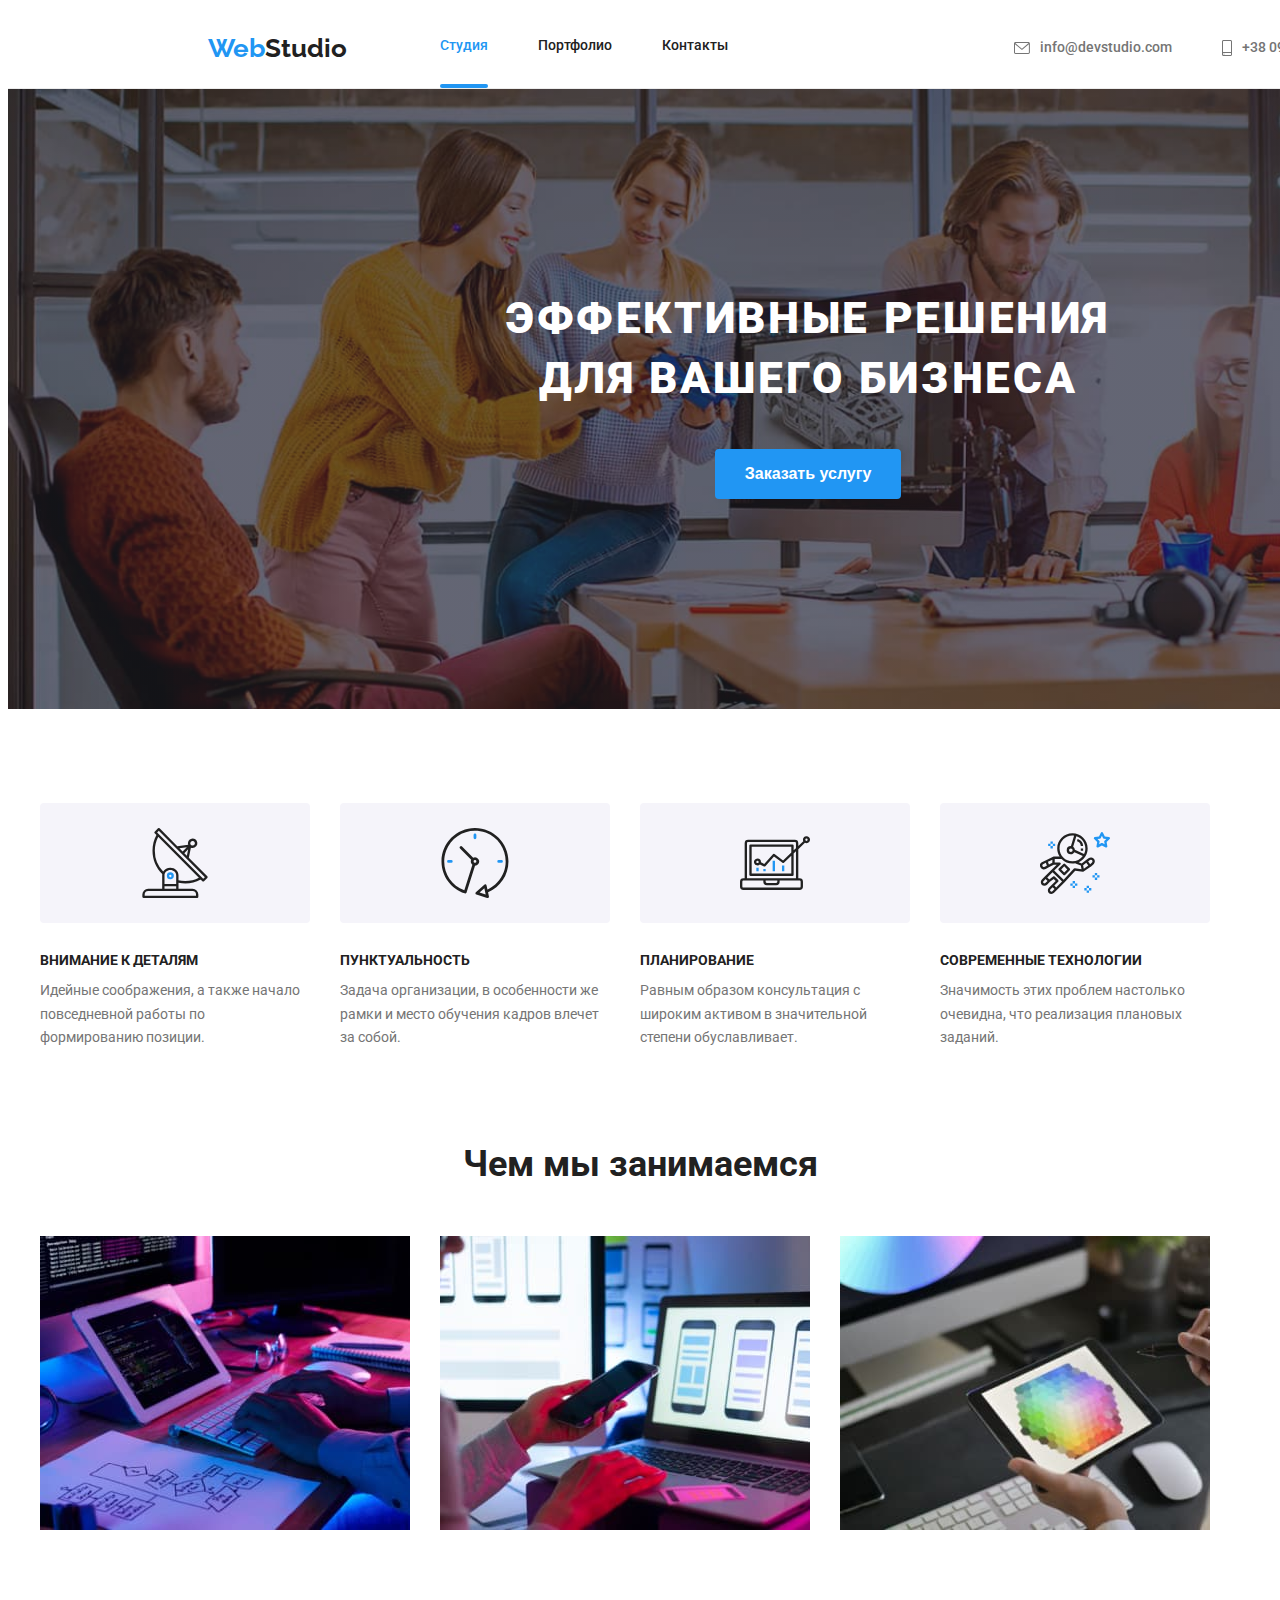
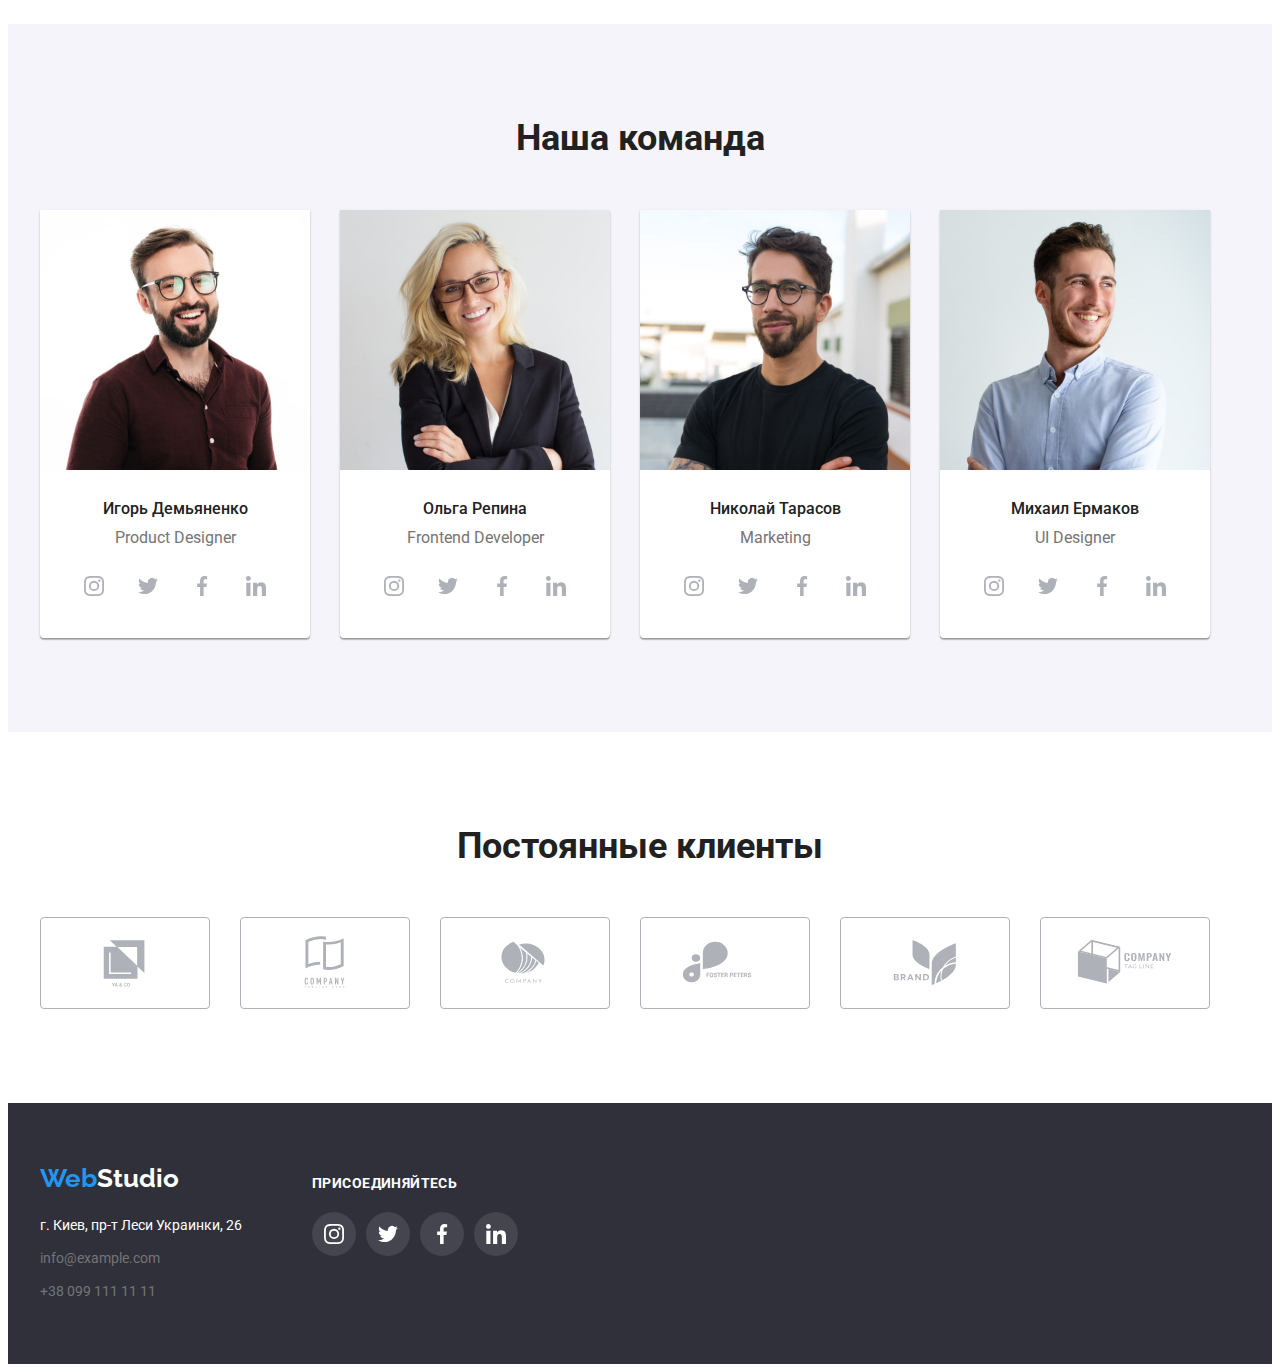
==== commit 046b1049: "wel done" ====
--- a/index.html
+++ b/index.html
@@ -1,217 +1,196 @@
 <!DOCTYPE html>
 <html lang="ru">
+
 <head>
-        <meta charset="UTF-8">
-        <meta http-equiv="X-UA-Compatible" content="IE=edge">
-        <meta name="viewport" content="width=device-width, initial-scale=1.0">
-        <title>WebStudio</title>
-        <link rel="stylesheet" href="https://cdnjs.cloudflare.com/ajax/libs/modern-normalize/1.1.0/modern-normalize.min.css"
-            integrity="sha512-wpPYUAdjBVSE4KJnH1VR1HeZfpl1ub8YT/NKx4PuQ5NmX2tKuGu6U/JRp5y+Y8XG2tV+wKQpNHVUX03MfMFn9Q=="
-            crossorigin="anonymous" referrerpolicy="no-referrer" />
-        <link rel="preconnect" href="https://fonts.googleapis.com">
-        <link rel="preconnect" href="https://fonts.gstatic.com" crossorigin>
-        <link href="https://fonts.googleapis.com/css2?family=Raleway:wght@700&family=Roboto:wght@400;500;700;900&display=swap"
-            rel="stylesheet">
-        <link rel="stylesheet" href="./css/styles.css">
+    <meta charset="UTF-8">
+    <meta http-equiv="X-UA-Compatible" content="IE=edge">
+    <meta name="viewport" content="width=device-width, initial-scale=1.0">
+    <title>WebStudio</title>
+    <link rel="stylesheet" href="https://cdnjs.cloudflare.com/ajax/libs/modern-normalize/1.1.0/modern-normalize.min.css"
+        integrity="sha512-wpPYUAdjBVSE4KJnH1VR1HeZfpl1ub8YT/NKx4PuQ5NmX2tKuGu6U/JRp5y+Y8XG2tV+wKQpNHVUX03MfMFn9Q=="
+        crossorigin="anonymous" referrerpolicy="no-referrer" />
+    <link rel="preconnect" href="https://fonts.googleapis.com">
+    <link rel="preconnect" href="https://fonts.gstatic.com" crossorigin>
+    <link
+        href="https://fonts.googleapis.com/css2?family=Raleway:wght@700&family=Roboto:wght@400;500;700;900&display=swap"
+        rel="stylesheet">
+    <link rel="stylesheet" href="./css/styles.css">
 </head>
+
 <body>
     <header class="hat">
         <div class="container hat-container">
-        <a href="./index.html" lang="en" class="logo hat-logo">
-            <span class="logo-web">Web</span>Studio
-        </a>
-        <nav class="browsing">
-            <ul class="site-browsing list">
-                <li class="nav-link current-link">
-                    <a class="browsing-link text-link  current" href="./index.html">
-                        Студия
+            <a href="./index.html" lang="en" class="logo hat-logo">
+                <span class="logo-web">Web</span>Studio
+            </a>
+            <nav class="browsing">
+                <ul class="site-browsing list">
+                    <li class="nav-link current-link">
+                        <a class="browsing-link text-link  current" href="./index.html">
+                            Студия
+                        </a>
+                    </li>
+                    <li class="nav-link">
+                        <a class="browsing-link text-link" href="./portfolio.html">
+                            Портфолио
+                        </a>
+                    </li>
+                    <li class="nav-link">
+                        <a class="browsing-link text-link" href="">
+                            Контакты
+                        </a>
+                    </li>
+                </ul>
+            </nav>
+            <ul class="hat-list list">
+                <li>
+                    <a class="hat-link text-link" href="mailto:info@devstudio.com">
+                        <svg class="icon-hat" width="16" height="12">
+                            <use href="images/icons.svg#icon-envelope">
+                            </use>
+                        </svg>info@devstudio.com
                     </a>
                 </li>
-                <li class="nav-link">
-                    <a class="browsing-link text-link" href="./portfolio.html">
-                        Портфолио
-                    </a>
-                </li>
-                <li class="nav-link">
-                    <a class="browsing-link text-link" href="">
-                        Контакты
+                <li>
+                    <a class="hat-link text-link" href="tel:+380961111111">
+                        <svg class="icon-hat" width="10" height="16">
+                            <use href="images/icons.svg#icon-smartphone">
+                            </use>
+                        </svg>+38 096 111 11 11
                     </a>
                 </li>
             </ul>
-        </nav>
-        <ul class="hat-list list">
-            <li>
-                <a class="hat-link text-link" href="mailto:info@devstudio.com">
-                    <svg class="icon-hat" width="16" height="12">
-                        <use href="images/icons.svg#icon-envelope">
-                        </use>
-                    </svg>info@devstudio.com
-                </a>
-            </li>
-            <li>
-                <a class="hat-link text-link" href="tel:+380961111111">
-                    <svg class="icon-hat" width="10" height="16">
-                        <use href="images/icons.svg#icon-smartphone">
-                        </use>
-                    </svg>+38 096 111 11 11
-                </a>
-            </li>
-        </ul>
         </div>
     </header>
     <main>
         <section class="hero">
             <div class="container">
-            <h1 class="hero-title">
-                ЭФФЕКТИВНЫЕ РЕШЕНИЯ ДЛЯ ВАШЕГО БИЗНЕСА
-            </h1>
-            <button type="button" class="hero-button primary-button" data-modal-open>
-                Заказать услугу
-            </button>
+                <h1 class="hero-title">
+                    ЭФФЕКТИВНЫЕ РЕШЕНИЯ ДЛЯ ВАШЕГО БИЗНЕСА
+                </h1>
+                <button type="button" class="hero-button primary-button" data-modal-open>
+                    Заказать услугу
+                </button>
             </div>
             <div class="backdrop is-hidden" data-modal>
                 <div class="modal">
                     <button class="close-button" type="button" data-modal-close>
-
                     </button>
                 </div>
             </div>
         </section>
         <section class="about">
             <div class="container">
-            <h2 hidden>
-                Серый кардинал
-            </h2>
-            <ul class="about-svg-list">
-                <li class="about-svg-link">
-                    <svg class="about-svg" width="70px" height="70px">
-                        <use class="about-use" href="images/icons.svg#icon-antenna"></use></svg>
-                </li>
-                <li class="about-svg-link">
-                    <svg class="about-svg" width="70px" height="70px">
-                        <use class="about-use" href="images/icons.svg#icon-clock"></use>
-                    </svg>
-                </li>
-                <li class="about-svg-link">
-                    <svg class="about-svg" width="70px" height="70px">
-                        <use class="about-use" href="images/icons.svg#icon-diagram"></use>
-                    </svg>
-                </li>
-                <li class="about-svg-link">
-                    <svg class="about-svg" width="70px" height="70px">
-                        <use class="about-use" href="images/icons.svg#icon-astronaut"></use>
-                    </svg>
-                </li>
-            </ul>
-            <ul class="about-list list">
-                <li class="about-link">
-                    <h3 class="about-title">
-                        ВНИМАНИЕ К ДЕТАЛЯМ
-                    </h3>
-                    <p class="about-text">
-                        Идейные соображения, а также начало повседневной работы по формированию позиции.
-                    </p>
-                </li>
-                <li class="about-link">
-                    <h3 class="about-title">
-                        ПУНКТУАЛЬНОСТЬ
-                    </h3>
-                    <p class="about-text">
-                        Задача организации, в особенности же рамки и место обучения кадров влечет за собой.
-                    </p>
-                </li>
-                <li class="about-link">
-                    <h3 class="about-title">
-                        ПЛАНИРОВАНИЕ
-                    </h3>
-                    <p class="about-text">
-                        Равным образом консультация с широким активом в значительной степени обуславливает.
-                    </p>
-                </li>
-                <li class="about-link">
-                    <h3 class="about-title">
-                        СОВРЕМЕННЫЕ ТЕХНОЛОГИИ
-                    </h3>
-                    <p class="about-text">
-                        Значимость этих проблем настолько очевидна, что реализация плановых заданий.
-                    </p>
-                </li>
-            </ul>
+                <h2 hidden>
+                    Серый кардинал
+                </h2>
+                <ul class="about-svg-list">
+                    <li class="about-svg-link">
+                        <svg class="about-svg" width="70px" height="70px">
+                            <use class="about-use" href="images/icons.svg#icon-antenna"></use>
+                        </svg>
+                    </li>
+                    <li class="about-svg-link">
+                        <svg class="about-svg" width="70px" height="70px">
+                            <use class="about-use" href="images/icons.svg#icon-clock"></use>
+                        </svg>
+                    </li>
+                    <li class="about-svg-link">
+                        <svg class="about-svg" width="70px" height="70px">
+                            <use class="about-use" href="images/icons.svg#icon-diagram"></use>
+                        </svg>
+                    </li>
+                    <li class="about-svg-link">
+                        <svg class="about-svg" width="70px" height="70px">
+                            <use class="about-use" href="images/icons.svg#icon-astronaut"></use>
+                        </svg>
+                    </li>
+                </ul>
+                <ul class="about-list list">
+                    <li class="about-link">
+                        <h3 class="about-title">
+                            ВНИМАНИЕ К ДЕТАЛЯМ
+                        </h3>
+                        <p class="about-text">
+                            Идейные соображения, а также начало повседневной работы по формированию позиции.
+                        </p>
+                    </li>
+                    <li class="about-link">
+                        <h3 class="about-title">
+                            ПУНКТУАЛЬНОСТЬ
+                        </h3>
+                        <p class="about-text">
+                            Задача организации, в особенности же рамки и место обучения кадров влечет за собой.
+                        </p>
+                    </li>
+                    <li class="about-link">
+                        <h3 class="about-title">
+                            ПЛАНИРОВАНИЕ
+                        </h3>
+                        <p class="about-text">
+                            Равным образом консультация с широким активом в значительной степени обуславливает.
+                        </p>
+                    </li>
+                    <li class="about-link">
+                        <h3 class="about-title">
+                            СОВРЕМЕННЫЕ ТЕХНОЛОГИИ
+                        </h3>
+                        <p class="about-text">
+                            Значимость этих проблем настолько очевидна, что реализация плановых заданий.
+                        </p>
+                    </li>
+                </ul>
             </div>
         </section>
         <section class="about-computer">
             <div class="container">
-            <h2 class="title-main">
-                Чем мы занимаемся
-            </h2>
-            <ul class="computer-list list">
-                <li class="computer-link">
-                    <div class="computer-link-container computer-link-container-first">
+                <h2 class="title-main">
+                    Чем мы занимаемся
+                </h2>
+                <ul class="computer-list list">
+                    <li class="computer-link">
                         <img src="./images/img.computer.1.jpg" alt="pretty_white_computer" width="370">
-                    </div>
-                </li>
-                <li class="computer-link">
-                    <div class="computer-link-container computer-link-container-second">
+                        <div class="computer-link-container">
+                            <p class="transform-text">
+                                ДЕКСТОПНЫЕ ПРИЛОЖЕНИЯ
+                            </p>
+                        </div>
+                    </li>
+                    <li class="computer-link">
+
                         <img src="./images/img.computer.2.jpg" alt="beautiful_white_computer" width="370">
-                    </div>
-                </li>
-                <li class="computer-link">
-                    <div class="computer-link-container computer-link-container-third">
+                        <div class="computer-link-container">
+                            <p class="transform-text">
+                                МОБИЛЬНЫЕ ПРИЛОЖЕНИЯ
+                            </p>
+                        </div>
+                    </li>
+                    <li class="computer-link">
+
                         <img src="./images/img.computer.3.jpg" alt="many_white_computers" width="370">
-                    </div>
-                </li>
-            </ul>
+                        <div class="computer-link-container">
+                            <p class="transform-text">
+                                ДИЗАЙНЕРСКИЕ РЕШЕНИЯ
+                            </p>
+                        </div>
+                    </li>
+                </ul>
             </div>
         </section>
         <article class="team-content">
             <div class="container">
-            <h2 class="title-main">
-                Наша команда
-            </h2>
-            <ul class="team-list list">
-                <li class="team-link">
-                    <img src="./images/img.team.1.jpg" alt="Igor" width="270">
-                    <h3 class="text-team">
-                        Игорь Демьяненко
-                    </h3>
-                    <p lang="en" class="text-profession">
-                        Product Designer
-                    </p>
-                    <ul class="list-icon">
-                        <li class="link-icon">
-                            <a class="icon-reference" href="#">
-                                <svg class="icon-team" width="20" height="20">
-                                    <use href="images/icons.svg#icon-instagram"></use>
-                                </svg>
-                        </a></li>
-                        <li class="link-icon">
-                            <a class="icon-reference" href="#">
-                                <svg class="icon-team" width="20" height="20">
-                                    <use href="images/icons.svg#icon-twitter"></use>
-                                </svg>
-                        </a></li>
-                        <li class="link-icon">
-                            <a class="icon-reference" href="#">
-                                <svg class="icon-team" width="20" height="20">
-                                    <use href="images/icons.svg#icon-facebook"></use>
-                                </svg>
-                        </a></li>
-                        <li class="link-icon">
-                            <a class="icon-reference" href="#">
-                                <svg class="icon-team" width="20" height="20">
-                                    <use href="images/icons.svg#icon-linkedin"></use>
-                                </svg>
-                        </a></li>
-                    </ul>
-                </li>
-                <li class="team-link">
-                    <img src="./images/img.team.2.jpg" alt="Olga" width="270">
-                    <h3 class="text-team">
-                        Ольга Репина
-                    </h3>
-                    <p lang="en" class="text-profession">
-                        Frontend Developer
-                    </p>
+                <h2 class="title-main">
+                    Наша команда
+                </h2>
+                <ul class="team-list list">
+                    <li class="team-link">
+                        <img src="./images/img.team.1.jpg" alt="Igor" width="270">
+                        <h3 class="text-team">
+                            Игорь Демьяненко
+                        </h3>
+                        <p lang="en" class="text-profession">
+                            Product Designer
+                        </p>
                         <ul class="list-icon">
                             <li class="link-icon">
                                 <a class="icon-reference" href="#">
@@ -242,15 +221,15 @@
                                 </a>
                             </li>
                         </ul>
-                </li>
-                <li class="team-link">
-                    <img src="./images/img.team.3.jpg" alt="Nik" width="270">
-                    <h3 class="text-team">
-                        Николай Тарасов
-                    </h3>
-                    <p lang="en" class="text-profession">
-                        Marketing
-                    </p>
+                    </li>
+                    <li class="team-link">
+                        <img src="./images/img.team.2.jpg" alt="Olga" width="270">
+                        <h3 class="text-team">
+                            Ольга Репина
+                        </h3>
+                        <p lang="en" class="text-profession">
+                            Frontend Developer
+                        </p>
                         <ul class="list-icon">
                             <li class="link-icon">
                                 <a class="icon-reference" href="#">
@@ -281,15 +260,15 @@
                                 </a>
                             </li>
                         </ul>
-                </li>
-                <li class="team-link">
-                    <img src="./images/img.team.4.jpg" alt="Myhailo" width="270">
-                    <h3 class="text-team">
-                        Михаил Ермаков
-                    </h3>
-                    <p lang="en" class="text-profession">
-                        UI Designer
-                    </p>
+                    </li>
+                    <li class="team-link">
+                        <img src="./images/img.team.3.jpg" alt="Nik" width="270">
+                        <h3 class="text-team">
+                            Николай Тарасов
+                        </h3>
+                        <p lang="en" class="text-profession">
+                            Marketing
+                        </p>
                         <ul class="list-icon">
                             <li class="link-icon">
                                 <a class="icon-reference" href="#">
@@ -320,8 +299,47 @@
                                 </a>
                             </li>
                         </ul>
-                </li>
-            </ul>
+                    </li>
+                    <li class="team-link">
+                        <img src="./images/img.team.4.jpg" alt="Myhailo" width="270">
+                        <h3 class="text-team">
+                            Михаил Ермаков
+                        </h3>
+                        <p lang="en" class="text-profession">
+                            UI Designer
+                        </p>
+                        <ul class="list-icon">
+                            <li class="link-icon">
+                                <a class="icon-reference" href="#">
+                                    <svg class="icon-team" width="20" height="20">
+                                        <use href="images/icons.svg#icon-instagram"></use>
+                                    </svg>
+                                </a>
+                            </li>
+                            <li class="link-icon">
+                                <a class="icon-reference" href="#">
+                                    <svg class="icon-team" width="20" height="20">
+                                        <use href="images/icons.svg#icon-twitter"></use>
+                                    </svg>
+                                </a>
+                            </li>
+                            <li class="link-icon">
+                                <a class="icon-reference" href="#">
+                                    <svg class="icon-team" width="20" height="20">
+                                        <use href="images/icons.svg#icon-facebook"></use>
+                                    </svg>
+                                </a>
+                            </li>
+                            <li class="link-icon">
+                                <a class="icon-reference" href="#">
+                                    <svg class="icon-team" width="20" height="20">
+                                        <use href="images/icons.svg#icon-linkedin"></use>
+                                    </svg>
+                                </a>
+                            </li>
+                        </ul>
+                    </li>
+                </ul>
             </div>
         </article>
         <aside class="our-customers">
@@ -351,7 +369,7 @@
                     <li class="cutomers-link">
                         <a class="cutomers-web" href="#">
                             <svg class="customers-svg" width="106px" height="60px">
-                                <use  href="images/icons.svg#icon-logo3">
+                                <use href="images/icons.svg#icon-logo3">
 
                                 </use>
                             </svg>
@@ -369,16 +387,16 @@
                     <li class="cutomers-link">
                         <a class="cutomers-web" href="#">
                             <svg class="customers-svg" width="106px" height="60px">
-                                <use  href="images/icons.svg#icon-logo5">
-
-                                </use>
-                            </svg>
-                        </a>
-                    </li>
-                    <li class="cutomers-link">
-                        <a class="cutomers-web" href="#">
-                            <svg class="customers-svg" width="106px" height="60px">
-                                <use  href="images/icons.svg#icon-logo6">
+                                <use href="images/icons.svg#icon-logo5">
+
+                                </use>
+                            </svg>
+                        </a>
+                    </li>
+                    <li class="cutomers-link">
+                        <a class="cutomers-web" href="#">
+                            <svg class="customers-svg" width="106px" height="60px">
+                                <use href="images/icons.svg#icon-logo6">
 
                                 </use>
                             </svg>
@@ -395,8 +413,8 @@
                     <span class="logo-web">Web</span>Studio
                 </a>
                 <address class="cellar-link">
-                    <a class="cellar-link text-cellar location" href="https://goo.gl/maps/cegaFSzmEe4wthp77" target="_blank"
-                        rel="noopener noreferrer">
+                    <a class="cellar-link text-cellar location" href="https://goo.gl/maps/cegaFSzmEe4wthp77"
+                        target="_blank" rel="noopener noreferrer">
                         г. Киев, пр-т Леси Украинки, 26
                     </a>
                     <a class="cellar-link text-cellar post" href="mailto:info@example.com">
@@ -407,10 +425,10 @@
                     </a>
                 </address>
             </div>
-        <div class="container-reference">
-            <h3 class="reference-title">
-                ПРИСОЕДИНЯЙТЕСЬ
-            </h3>
+            <div class="container-reference">
+                <h3 class="reference-title">
+                    ПРИСОЕДИНЯЙТЕСЬ
+                </h3>
                 <ul class="list-icon list-icon-cellar">
                     <li class="link-icon link-icon-cellar">
                         <a class="icon-reference con-reference-cellar" href="#">
@@ -441,9 +459,10 @@
                         </a>
                     </li>
                 </ul>
-        </div>
+            </div>
         </div>
     </footer>
     <script src="./js/modal.js"></script>
 </body>
+
 </html>--- a/css/styles.css
+++ b/css/styles.css
@@ -37,17 +37,24 @@
   margin-right: auto;
 }
 
-/* backgroun color for section */
+/* background color for section */
 
 .hat {
   background-color: #ffffff;
+}
+.hat {
+  min-width: 1600px;
+  max-height: 80px;
+  border-bottom-width: 1px;
+  border-bottom-style: solid;
+  border-bottom-color: rgba(236, 236, 236, 1);
 }
 .hero {
   background-color: #2f303a;
   padding-top: 200px;
   padding-bottom: 210px;
   max-height: 600px;
-  max-width: 1600px;
+  min-width: 1600px;
   margin-right: auto;
   margin-left: auto;
 }
@@ -147,6 +154,7 @@
 .backdrop.is-hidden {
   opacity: 0;
   pointer-events: none;
+  visibility: hidden;
 }
 .modal {
   position: absolute;
@@ -170,14 +178,15 @@
   border-radius: 50%;
   border: 1px solid rgba(0, 0, 0, 0.1);
   box-sizing: border-box;
-  background-image: url(/images/close.svg);
+  background-image: url(../images/close.svg);
   background-position: center;
   background-repeat: no-repeat;
+  cursor: pointer;
   /* background-color: var(--accent-color); */
 }
 .close-button:hover,
 .close-button:focus {
-  background-color: rgb(255, 0, 0);
+  border: 1px solid rgba(0, 0, 0, 0.4);
 }
 .hero {
   background-color: #2f303a66;
@@ -495,14 +504,18 @@
 }
 .browsing-link {
   display: block;
-  padding-top: 32px;
-  padding-bottom: 32px;
+  padding-top: 30px;
+  padding-bottom: 30px;
+}
+.nav-link {
+  max-height: 80px;
 }
 .nav-link:not(:last-child) {
   margin-right: 50px;
 }
 
 .hat-container {
+  max-height: 80px;
   display: flex;
   align-items: center;
 }
@@ -523,45 +536,41 @@
   margin-right: 30px;
 }
 .computer-link-container {
+}
+.computer-link:hover .computer-link-container,
+.computer-link:focus .computer-link-container {
+  transform: translateY(-100%);
+}
+.computer-link {
   position: relative;
   overflow: hidden;
 }
-.computer-link-container:hover::after,
-.computer-link-container:focus::after {
-  transform: translateY(-100%);
-}
-.computer-link-container::after {
-  content: '';
+.computer-link-container {
+  text-align: center;
+  display: flex;
+  position: absolute;
+  justify-content: center;
+  align-items: center;
+  width: 100%;
+  height: 70px;
+  color: #ffffff;
+  background-color: rgba(47, 48, 58, 0.8);
+  transform: translateY(0);
+  transition: transform 250ms cubic-bezier(0.4, 0, 0.2, 1);
+}
+
+.transform-text {
   font-family: Roboto;
   font-style: normal;
   font-weight: bold;
   font-size: 14px;
   line-height: 1.14;
-  text-align: center;
   letter-spacing: 0.03em;
-  display: block;
-  position: absolute;
-  padding: 27px 82px;
-  width: 100%;
-  height: 70px;
-  background-color: rgba(47, 48, 58, 0.8);
-  color: #ffffff;
-  transform: translateY(20%);
-  transition: transform 250ms cubic-bezier(0.4, 0, 0.2, 1);
-}
-.computer-link-container-first::after {
-  content: 'ДЕКСТОПНЫЕ ПРИЛОЖЕНИЯ';
-}
-.computer-link-container-second::after {
-  content: 'МОБИЛЬНЫЕ ПРИЛОЖЕНИЯ';
-}
-.computer-link-container-third::after {
-  content: 'ДИЗАЙНЕРСКИЕ РЕШЕНИЯ';
+  text-transform: uppercase;
 }
 .team-list {
   display: flex;
 }
-
 .team-link {
   background-color: #ffffff;
   box-shadow: 0px 1px 3px rgba(0, 0, 0, 0.12), 0px 1px 1px rgba(0, 0, 0, 0.14),
@@ -585,11 +594,6 @@
 }
 
 /* /* PORTFOLIO  */
-.hat {
-  border-bottom-width: 1px;
-  border-bottom-style: solid;
-  border-bottom-color: rgba(236, 236, 236, 1);
-}
 
 .list-button {
   display: flex;
@@ -639,9 +643,11 @@
 .portfolio-link-img-container p {
   position: absolute;
   color: #ffffff;
+  font-family: Roboto;
+  font-style: normal;
   font-weight: normal;
   font-size: 18px;
-  line-height: 1, 55;
+  line-height: 1.55;
   letter-spacing: 0.03em;
 }
 .portfolio-link:hover .portfolio-link-img-container {
